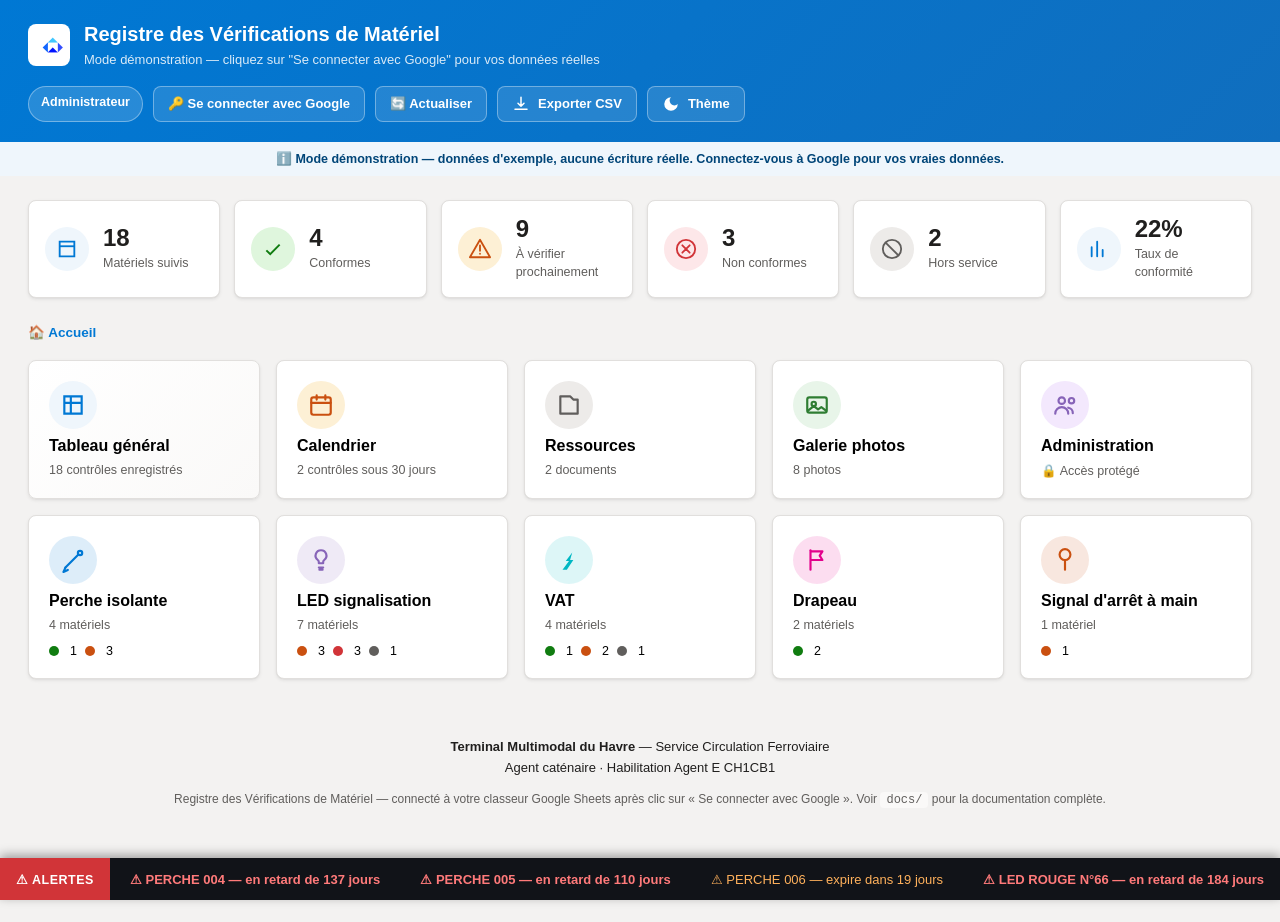
==== index.html @ 49c2871b "Ajoute une fenêtre "Échéances" avec la liste complète et colorée du matériel Clic sur le libellé "AL" ====
<!DOCTYPE html>
<html lang="fr">
<head>
<meta charset="UTF-8">
<meta name="viewport" content="width=device-width, initial-scale=1.0">
<title>Registre des Vérifications de Matériel</title>
<link rel="stylesheet" href="css/styles.css">
<link rel="manifest" href="manifest.webmanifest">
<link rel="icon" href="assets/icon-192.png">
<link rel="apple-touch-icon" href="assets/icon-192.png">
<meta name="theme-color" content="#0078D4">
<meta name="mobile-web-app-capable" content="yes">
<meta name="apple-mobile-web-app-capable" content="yes">
<meta name="apple-mobile-web-app-title" content="Vérif. Matériel">
</head>
<body>

<!-- ============ EN-TÊTE ============ -->
<header class="app-header">
  <div class="app-header__brand">
    <img class="icon icon--brand icon--logo-lhte" src="assets/logo-lhte-icon.png" alt="LHTE — Le Havre Terminal Exploitation" title="Terminal Multimodal du Havre">
    <div>
      <h1>Registre des Vérifications de Matériel</h1>
      <p class="app-header__subtitle" id="headerSubtitle">Suivi de conformité &amp; contrôles périodiques</p>
    </div>
  </div>
  <div class="app-header__actions">
    <span class="role-badge" id="roleBadge" hidden></span>
    <button id="btnGoogleConnect" class="btn btn--ghost" type="button" title="Se connecter à votre classeur Google Sheets">
      🔑 Se connecter avec Google
    </button>
    <button id="btnActualiser" class="btn btn--ghost" type="button" title="Recharger les données depuis Google Sheets, sans se reconnecter">
      🔄 Actualiser
    </button>
    <button id="btnExport" class="btn btn--ghost" type="button" title="Exporter les résultats affichés en CSV">
      <svg class="icon" viewBox="0 0 24 24"><path d="M12 3v12m0 0l-4-4m4 4l4-4M4 19h16" stroke="currentColor" stroke-width="2" fill="none" stroke-linecap="round" stroke-linejoin="round"/></svg>
      Exporter CSV
    </button>
    <button id="btnTheme" class="btn btn--ghost" type="button" title="Basculer le thème clair/sombre">
      <svg class="icon" viewBox="0 0 24 24"><path d="M12 3a6 6 0 109 9 9 9 0 11-9-9z" fill="currentColor"/></svg>
      Thème
    </button>
  </div>
</header>

<div class="banner banner--info" id="bannerEtat" hidden></div>

<main class="app-main">

  <!-- ============ CARTES STATISTIQUES (toujours visibles) ============ -->
  <section class="stats" aria-label="Statistiques de conformité">
    <div class="stat-card">
      <span class="stat-card__icon stat-card__icon--total">
        <svg viewBox="0 0 24 24"><path d="M4 4h16v16H4z" fill="none" stroke="currentColor" stroke-width="2"/><path d="M4 9h16" stroke="currentColor" stroke-width="2"/></svg>
      </span>
      <div><p class="stat-card__value" id="statTotal">0</p><p class="stat-card__label">Matériels suivis</p></div>
    </div>
    <div class="stat-card">
      <span class="stat-card__icon stat-card__icon--ok">
        <svg viewBox="0 0 24 24"><path d="M9 16.2l-3.5-3.5L4 14.2 9 19l11-11-1.5-1.5z" fill="currentColor"/></svg>
      </span>
      <div><p class="stat-card__value" id="statConforme">0</p><p class="stat-card__label">Conformes</p></div>
    </div>
    <div class="stat-card">
      <span class="stat-card__icon stat-card__icon--warn">
        <svg viewBox="0 0 24 24"><path d="M12 2L1 21h22L12 2zm0 6v6m0 3.2h.01" stroke="currentColor" stroke-width="2" fill="none" stroke-linecap="round" stroke-linejoin="round"/></svg>
      </span>
      <div><p class="stat-card__value" id="statBientot">0</p><p class="stat-card__label">À vérifier prochainement</p></div>
    </div>
    <div class="stat-card">
      <span class="stat-card__icon stat-card__icon--danger">
        <svg viewBox="0 0 24 24"><circle cx="12" cy="12" r="10" fill="none" stroke="currentColor" stroke-width="2"/><path d="M8 8l8 8m0-8l-8 8" stroke="currentColor" stroke-width="2" stroke-linecap="round"/></svg>
      </span>
      <div><p class="stat-card__value" id="statNonConforme">0</p><p class="stat-card__label">Non conformes</p></div>
    </div>
    <div class="stat-card">
      <span class="stat-card__icon stat-card__icon--neutral">
        <svg viewBox="0 0 24 24"><circle cx="12" cy="12" r="10" fill="none" stroke="currentColor" stroke-width="2"/><path d="M5 5l14 14" stroke="currentColor" stroke-width="2"/></svg>
      </span>
      <div><p class="stat-card__value" id="statHorsService">0</p><p class="stat-card__label">Hors service</p></div>
    </div>
    <div class="stat-card stat-card--rate">
      <span class="stat-card__icon stat-card__icon--rate">
        <svg viewBox="0 0 24 24"><path d="M4 20V10m6 10V4m6 16v-7" stroke="currentColor" stroke-width="2" fill="none" stroke-linecap="round"/></svg>
      </span>
      <div><p class="stat-card__value" id="statTaux">0%</p><p class="stat-card__label">Taux de conformité</p></div>
    </div>
  </section>

  <!-- ============ FIL D'ARIANE ============ -->
  <nav class="breadcrumb" id="breadcrumb" aria-label="Fil d'Ariane">
    <button class="breadcrumb__link" id="crumbAccueil" type="button">🏠 Accueil</button>
    <span class="breadcrumb__sep" id="crumbSep" hidden>›</span>
    <span class="breadcrumb__current" id="crumbCourant"></span>
  </nav>

  <!-- ============ VUE ACCUEIL : VIGNETTES ============ -->
  <section id="viewAccueil" class="tiles-view">
    <div class="tiles-grid" id="tilesGrid">
      <!-- vignette "Tableau général" + une vignette par catégorie, générées par js/app.js -->
    </div>
  </section>

  <!-- ============ VUE CATÉGORIE : GALERIE DE MATÉRIELS ============ -->
  <section id="viewCategorie" class="categorie-view" hidden>
    <div class="cards-grid" id="cardsGrid"></div>
  </section>

  <!-- ============ VUE TABLEAU GÉNÉRAL ============ -->
  <section id="viewTableau" hidden>
    <!-- Tableau de bord : indicateurs complémentaires + graphiques (§7 du cahier des charges) -->
    <section class="dashboard" id="dashboardExtra" aria-label="Tableau de bord"></section>

    <!-- Barre de recherche & filtres -->
    <section class="toolbar" aria-label="Recherche et filtres">
      <div class="toolbar__search">
        <svg class="icon" viewBox="0 0 24 24"><circle cx="11" cy="11" r="7" fill="none" stroke="currentColor" stroke-width="2"/><path d="M21 21l-4.3-4.3" stroke="currentColor" stroke-width="2" stroke-linecap="round"/></svg>
        <input type="search" id="searchInput" placeholder="Rechercher un matériel, un n° de série, un contrôleur…" aria-label="Recherche">
      </div>
      <div class="toolbar__filters">
        <div class="field"><label for="filterCategorie">Catégorie</label><select id="filterCategorie"><option value="">Toutes</option></select></div>
        <div class="field"><label for="filterConforme">Conformité</label>
          <select id="filterConforme"><option value="">Toutes</option><option value="oui">Conforme</option><option value="non">Non conforme</option></select>
        </div>
        <div class="field"><label for="filterStatut">Statut</label>
          <select id="filterStatut">
            <option value="">Tous</option><option value="conforme">🟢 Conforme</option>
            <option value="bientot">🟠 À vérifier prochainement</option><option value="nonconforme">🔴 Non conforme</option>
            <option value="hs">⚪ Hors service</option>
          </select>
        </div>
        <div class="field"><label for="filterControleur">Contrôleur</label><select id="filterControleur"><option value="">Tous</option></select></div>
        <div class="field"><label for="filterDateFrom">Contrôle du</label><input type="date" id="filterDateFrom"></div>
        <div class="field"><label for="filterDateTo">Au</label><input type="date" id="filterDateTo"></div>
        <button id="btnResetFilters" class="btn btn--ghost btn--small" type="button">
          <svg class="icon" viewBox="0 0 24 24"><path d="M4 4v6h6M20 20v-6h-6" stroke="currentColor" stroke-width="2" fill="none" stroke-linecap="round" stroke-linejoin="round"/><path d="M5 15a8 8 0 0014 3M19 9A8 8 0 005 6" stroke="currentColor" stroke-width="2" fill="none" stroke-linecap="round"/></svg>
          Réinitialiser
        </button>
      </div>
    </section>

    <section class="legend" aria-label="Légende des statuts">
      <span class="legend__item"><span class="dot dot--ok"></span> Conforme</span>
      <span class="legend__item"><span class="dot dot--warn"></span> À vérifier prochainement</span>
      <span class="legend__item"><span class="dot dot--danger"></span> Non conforme</span>
      <span class="legend__item"><span class="dot dot--neutral"></span> Hors service</span>
      <span class="legend__count" id="resultCount"></span>
    </section>

    <section class="table-wrapper" aria-label="Liste des vérifications">
      <table class="data-table" id="dataTable">
        <thead>
          <tr>
            <th data-sort="materiel">Matériel</th>
            <th data-sort="numSerie">N° série</th>
            <th data-sort="reference">Référence</th>
            <th data-sort="categorie">Catégorie</th>
            <th data-sort="dateControle">Date contrôle</th>
            <th data-sort="dateProchainControle">Prochain contrôle</th>
            <th data-sort="controleur">Contrôleur</th>
            <th data-sort="etat">État</th>
            <th data-sort="conforme">Conforme</th>
            <th>Observations</th>
            <th>Actions correctives</th>
            <th>Commentaires</th>
          </tr>
        </thead>
        <tbody id="tableBody"></tbody>
      </table>
      <p class="table-empty" id="emptyState" hidden>Aucun résultat ne correspond à ces critères.</p>
    </section>
  </section>

  <!-- ============ VUE CONTRÔLE : SAISIE + VALIDATION ============ -->
  <section id="viewControle" class="controle-view" hidden>
    <div class="controle-card">
      <div class="controle-header">
        <div>
          <h2 id="controleTitreMateriel">Nouveau contrôle</h2>
          <p class="controle-soustitre" id="controleSousTitre"></p>
        </div>
        <span class="badge" id="controleBadgeCategorie"></span>
      </div>

      <div class="controle-champs">
        <div class="field">
          <label for="controleDate">Date du contrôle</label>
          <input type="date" id="controleDate">
        </div>
        <div class="field">
          <label for="controleControleurSelect">Contrôleur</label>
          <select id="controleControleurSelect"></select>
        </div>
      </div>

      <h3 class="controle-section-titre">Points de contrôle</h3>
      <div id="controlePointsListe" class="controle-points-liste"></div>

      <div class="controle-champs controle-champs--texte">
        <div class="field field--full">
          <label for="controleObservations">Observations</label>
          <textarea id="controleObservations" rows="2"></textarea>
        </div>
        <div class="field field--full">
          <label for="controleActions">Actions correctives</label>
          <textarea id="controleActions" rows="2"></textarea>
        </div>
        <div class="field field--full">
          <label for="controleCommentaires">Commentaires</label>
          <textarea id="controleCommentaires" rows="2"></textarea>
        </div>
      </div>

      <div class="controle-resultat" id="controleResultat" hidden></div>

      <div class="controle-actions">
        <button class="btn btn--secondary" id="btnAnnulerControle" type="button">Annuler</button>
        <button class="btn btn--primary" id="btnValiderControle" type="button">✅ Valider le contrôle</button>
      </div>
    </div>
  </section>

  <!-- ============ VUE CALENDRIER : CONTRÔLES À VENIR ============ -->
  <section id="viewCalendrier" class="calendrier-view" hidden>
    <div class="calendrier-carte">
      <div class="calendrier-nav">
        <button class="btn btn--secondary btn--small" id="btnMoisPrecedent" type="button">‹ Mois précédent</button>
        <h2 id="calendrierTitre"></h2>
        <button class="btn btn--secondary btn--small" id="btnMoisSuivant" type="button">Mois suivant ›</button>
      </div>
      <div id="calendrierGrille"></div>
    </div>
  </section>

  <!-- ============ VUE RESSOURCES : DOCUMENTS ============ -->
  <section id="viewRessources" class="ressources-view" hidden>
    <div id="ressourcesListe"></div>
  </section>

  <!-- ============ VUE GALERIE : PHOTOS + DIAPORAMA ============ -->
  <section id="viewGalerie" class="galerie-view" hidden>
    <div id="galerieVide" hidden><p>Aucune photo disponible. Déposez des images dans <code>assets/photos/</code> (voir le fichier <code>README.md</code> de ce dossier).</p></div>
    <div id="galerieGrille" class="galerie-grille"></div>

    <div id="galerieDiaporama" class="galerie-diaporama" hidden>
      <div class="galerie-diaporama__scene" id="galerieScene">
        <img id="galerieImage" alt="">
      </div>
      <div class="galerie-diaporama__barre">
        <button type="button" class="btn btn--secondary btn--small" id="btnGaleriePrecedent">⏮ Précédent</button>
        <button type="button" class="btn btn--secondary btn--small" id="btnGalerieLecture">⏸ Pause</button>
        <button type="button" class="btn btn--secondary btn--small" id="btnGalerieSuivant">Suivant ⏭</button>
        <label class="galerie-diaporama__vitesse">Vitesse
          <select id="galerieVitesse">
            <option value="2000">Rapide (2 s)</option>
            <option value="4000" selected>Normale (4 s)</option>
            <option value="8000">Lente (8 s)</option>
          </select>
        </label>
        <button type="button" class="btn btn--secondary btn--small" id="btnGalerieZoom">🔍 Zoom</button>
        <button type="button" class="btn btn--secondary btn--small" id="btnGaleriePleinEcran">⛶ Plein écran</button>
        <button type="button" class="btn btn--secondary btn--small" id="btnGalerieFermer">✕ Fermer</button>
      </div>
      <p class="galerie-diaporama__compteur" id="galerieCompteur"></p>
    </div>
  </section>

  <!-- ============ VUE ADMINISTRATION : GESTION DES UTILISATEURS ============ -->
  <section id="viewAdministration" class="administration-view" hidden>
    <!-- Second verrou : identifiant/mot de passe individuel, indépendant du rôle Google Sheets -->
    <div class="admin-carte" id="adminLoginCarte">
      <h2>🔒 Accès protégé</h2>
      <p class="admin-login-texte">Cet écran nécessite un identifiant et un mot de passe distincts de votre connexion Google.</p>
      <form id="formAdminLogin" class="admin-form">
        <div class="field">
          <label for="adminIdentifiant">Identifiant</label>
          <input type="text" id="adminIdentifiant" required autocomplete="username">
        </div>
        <div class="field">
          <label for="adminMotDePasse">Mot de passe</label>
          <input type="password" id="adminMotDePasse" required autocomplete="current-password">
        </div>
        <button type="submit" class="btn btn--primary">🔓 Déverrouiller</button>
      </form>
      <button type="button" class="btn btn--ghost btn--small" id="btnMotDePasseOublie" style="margin-top:10px;">Mot de passe oublié ?</button>
      <p class="admin-login-texte" id="motDePasseOublieTexte" hidden style="margin-top:8px;">Vous ne pouvez pas réinitialiser votre mot de passe vous-même sur ce site (pas d'envoi d'e-mail possible sans serveur). Demandez à un administrateur de vous réinitialiser un mot de passe temporaire depuis l'écran Administration, puis changez-le dès votre connexion.</p>
    </div>

    <div id="adminContenu" hidden>
      <div class="admin-carte admin-carte--entete">
        <p class="admin-login-texte" id="adminConnecteEnTantQue" style="margin:0;"></p>
        <button type="button" class="btn btn--secondary btn--small" id="btnVerrouillerAdmin">🔒 Verrouiller</button>
      </div>
      <div class="admin-carte" style="margin-top:16px;">
        <h2>Changer mon mot de passe</h2>
        <form id="formChangerMotDePasse" class="admin-form">
          <div class="field">
            <label for="changerNouveauMdp">Nouveau mot de passe</label>
            <input type="password" id="changerNouveauMdp" required autocomplete="new-password" minlength="6">
          </div>
          <div class="field">
            <label for="changerNouveauMdpConfirm">Confirmer</label>
            <input type="password" id="changerNouveauMdpConfirm" required autocomplete="new-password" minlength="6">
          </div>
          <button type="submit" class="btn btn--secondary">🔑 Changer le mot de passe</button>
        </form>
      </div>
      <div class="admin-carte" style="margin-top:16px;">
        <h2>Ajouter un utilisateur</h2>
        <form id="formUtilisateur" class="admin-form">
          <div class="field">
            <label for="nouvelEmail">E-mail Google</label>
            <input type="email" id="nouvelEmail" required placeholder="prenom.nom@gmail.com">
          </div>
          <div class="field">
            <label for="nouveauNom">Nom affiché</label>
            <input type="text" id="nouveauNom" required placeholder="PATON ROMUALD">
          </div>
          <div class="field">
            <label for="nouveauRole">Rôle</label>
            <select id="nouveauRole"></select>
          </div>
          <div class="field">
            <label for="nouvelIdentifiant">Identifiant (optionnel — accès à l'écran Administration)</label>
            <input type="text" id="nouvelIdentifiant" autocomplete="off" placeholder="PATON">
          </div>
          <div class="field">
            <label for="nouveauMotDePasse">Mot de passe (optionnel)</label>
            <input type="password" id="nouveauMotDePasse" autocomplete="new-password" minlength="6">
          </div>
          <fieldset class="admin-permissions" id="nouvellesPermissions">
            <legend>Permissions</legend>
          </fieldset>
          <button type="submit" class="btn btn--primary">➕ Ajouter</button>
        </form>
      </div>
      <div class="admin-carte" style="margin-top:16px;">
        <h2>Utilisateurs déclarés</h2>
        <div id="administrationTableau"></div>
      </div>
      <div class="admin-carte" style="margin-top:16px;">
        <h2>Journal des actions</h2>
        <p class="admin-login-texte">Historique des actions importantes (connexion, gestion des utilisateurs, contrôles validés). L'adresse IP est une information déclarative fournie par un service tiers (ipify), pas une preuve légale — voir docs/10.</p>
        <div id="journalTableau"></div>
      </div>
      <div class="admin-carte" style="margin-top:16px;">
        <h2>Sauvegarde</h2>
        <p class="admin-login-texte">La sauvegarde de référence reste l'historique de versions natif de Google Sheets (menu <strong>Fichier → Historique des versions</strong> dans votre classeur) : il restaure tout le classeur en un clic, sans risque d'erreur. L'export ci-dessous est une archive JSON complémentaire, personnelle, téléchargée sur cet appareil.</p>
        <div class="admin-form">
          <button type="button" class="btn btn--primary" id="btnExporterSauvegarde">💾 Exporter une sauvegarde complète (JSON)</button>
          <div class="field">
            <label for="fichierSauvegarde">Charger un fichier de sauvegarde (aperçu)</label>
            <input type="file" id="fichierSauvegarde" accept="application/json">
          </div>
        </div>
        <p class="admin-login-texte" id="sauvegardeApercu" hidden style="margin-top:10px;"></p>
        <div id="sauvegardeHistorique" style="margin-top:12px;"></div>
      </div>
    </div>
  </section>
</main>

<!-- ============ BANDEAU FLASH INFO (échéances proches, façon bandeau d'actualités) ============ -->
<div id="bandeauFlash" class="bandeau-flash" hidden aria-label="Alertes d'échéances">
  <button type="button" class="bandeau-flash__label" id="btnBandeauEcheances" title="Voir la liste complète des échéances">⚠ ALERTES</button>
  <div class="bandeau-flash__fenetre">
    <div class="bandeau-flash__piste" id="bandeauFlashPiste"></div>
  </div>
</div>

<!-- ============ ZONE D'IMPRESSION (export PDF, visible uniquement à l'impression) ============ -->
<div id="zoneImpression" class="zone-impression"></div>

<!-- ============ FICHE MATÉRIEL (historique + détail) ============ -->
<div class="modal-overlay" id="modalOverlay" hidden>
  <div class="modal" role="dialog" aria-modal="true" aria-labelledby="modalTitle">
    <button class="modal__close" id="modalClose" aria-label="Fermer">✕</button>
    <h2 id="modalTitle">Détail du matériel</h2>
    <div class="modal__body" id="modalBody"></div>
  </div>
</div>

<footer class="app-footer">
  <div class="app-footer__org">
    <strong>Terminal Multimodal du Havre</strong> — Service Circulation Ferroviaire<br>
    Agent caténaire · Habilitation Agent E CH1CB1
  </div>
  <p>Registre des Vérifications de Matériel — connecté à votre classeur Google Sheets après clic sur « Se connecter avec Google ». Voir <code>docs/</code> pour la documentation complète.</p>
</footer>

<script src="js/google-config.js"></script>
<script src="js/data.js"></script>
<script src="js/google-sheets.js"></script>
<script src="js/app.js"></script>
</body>
</html>
---- css/styles.css ----
/* ==========================================================================
   Registre des Vérifications de Matériel — feuille de style
   Inspiré des principes Fluent Design (Microsoft 365) : surfaces épurées,
   coins arrondis, ombres légères, palette cohérente, mode clair/sombre.
   ========================================================================== */

:root {
  /* Couleurs de marque */
  --color-primary: #0078D4;
  --color-primary-dark: #106EBE;

  /* Couleurs de statut */
  --color-ok: #107C10;
  --color-ok-bg: #DFF6DD;
  --color-warn: #CA5010;
  --color-warn-bg: #FDF0D5;
  --color-danger: #D13438;
  --color-danger-bg: #FDE7E9;
  --color-neutral: #605E5C;
  --color-neutral-bg: #EDEBE9;

  /* Surfaces (thème clair) */
  --bg: #F3F2F1;
  --surface: #FFFFFF;
  --surface-alt: #FAF9F8;
  --border: #E1DFDD;
  --text: #201F1E;
  --text-muted: #605E5C;
  --shadow: 0 1.6px 3.6px rgba(0,0,0,.08), 0 0.3px 0.9px rgba(0,0,0,.06);
  --shadow-lg: 0 6.4px 14.4px rgba(0,0,0,.12), 0 1.2px 3.6px rgba(0,0,0,.08);
  --radius: 8px;
}

:root[data-theme="dark"] {
  --bg: #1B1A19;
  --surface: #252423;
  --surface-alt: #2B2A29;
  --border: #3B3A39;
  --text: #F3F2F1;
  --text-muted: #C8C6C4;
  --color-ok-bg: #123420;
  --color-warn-bg: #3A2718;
  --color-danger-bg: #3B1719;
  --color-neutral-bg: #33322F;
}

@media (prefers-color-scheme: dark) {
  :root:not([data-theme="light"]) {
    --bg: #1B1A19;
    --surface: #252423;
    --surface-alt: #2B2A29;
    --border: #3B3A39;
    --text: #F3F2F1;
    --text-muted: #C8C6C4;
    --color-ok-bg: #123420;
    --color-warn-bg: #3A2718;
    --color-danger-bg: #3B1719;
    --color-neutral-bg: #33322F;
  }
}

* { box-sizing: border-box; }

html, body {
  margin: 0;
  padding: 0;
  background: var(--bg);
  color: var(--text);
  font-family: "Segoe UI", -apple-system, BlinkMacSystemFont, Roboto, Arial, sans-serif;
  font-size: 14px;
  line-height: 1.45;
}

.icon { width: 18px; height: 18px; flex-shrink: 0; }

/* ============ EN-TÊTE ============ */
.app-header {
  display: flex;
  justify-content: space-between;
  align-items: center;
  gap: 16px;
  flex-wrap: wrap;
  background: linear-gradient(135deg, var(--color-primary), var(--color-primary-dark));
  color: #fff;
  padding: 20px 28px;
}

.app-header__brand { display: flex; align-items: center; gap: 14px; }

.icon--brand {
  width: 42px; height: 42px;
  background: rgba(255,255,255,.15);
  border-radius: var(--radius);
  display: flex; align-items: center; justify-content: center;
}
.icon--brand svg { width: 26px; height: 26px; }

.app-header h1 { margin: 0; font-size: 20px; font-weight: 600; }
.app-header__subtitle { margin: 2px 0 0; font-size: 13px; opacity: .85; }
.app-header__actions { display: flex; gap: 10px; flex-wrap: wrap; }

/* ============ BOUTONS ============ */
.btn {
  display: inline-flex; align-items: center; gap: 8px;
  padding: 8px 14px;
  border-radius: var(--radius);
  border: 1px solid transparent;
  font-size: 13px; font-weight: 600;
  cursor: pointer;
  transition: background .15s ease, border-color .15s ease;
}
.btn--ghost {
  background: rgba(255,255,255,.12);
  color: #fff;
  border-color: rgba(255,255,255,.35);
}
.btn--ghost:hover { background: rgba(255,255,255,.22); }

.toolbar .btn--ghost {
  background: var(--surface-alt);
  color: var(--text);
  border-color: var(--border);
}
.toolbar .btn--ghost:hover { background: var(--border); }
.btn--small { padding: 7px 12px; font-size: 12.5px; }

.btn--primary { background: var(--color-primary); color: #fff; }
.btn--primary:hover { background: var(--color-primary-dark); }
.btn--primary:disabled { opacity: .6; cursor: default; }
.btn--secondary { background: var(--surface-alt); color: var(--text); border-color: var(--border); }
.btn--secondary:hover { background: var(--border); }

/* ============ BANDEAU D'ÉTAT (connexion SharePoint / mode démo) ============ */
.banner { text-align: center; padding: 8px 16px; font-size: 12.5px; font-weight: 600; }
.banner--info { background: #EFF6FC; color: #004578; }
.banner--warn { background: #FDF0D5; color: #6E3B00; }
:root[data-theme="dark"] .banner--info { background: #082338; color: #C7E0F4; }
:root[data-theme="dark"] .banner--warn { background: #3A2718; color: #FDF0D5; }

/* ============ FIL D'ARIANE ============ */
.breadcrumb { display: flex; align-items: center; gap: 8px; margin-bottom: 16px; font-size: 13.5px; }
.breadcrumb__link {
  border: none; background: none; color: var(--color-primary); font-weight: 600;
  font-size: 13.5px; cursor: pointer; padding: 4px 0;
}
.breadcrumb__link:hover { text-decoration: underline; }
.breadcrumb__sep { color: var(--text-muted); }
.breadcrumb__current { color: var(--text-muted); font-weight: 600; }

/* ============ VIGNETTES (ACCUEIL) ============ */
.tiles-grid {
  display: grid; grid-template-columns: repeat(auto-fill, minmax(220px, 1fr)); gap: 16px;
}
.tile {
  display: flex; flex-direction: column; align-items: flex-start; gap: 8px;
  background: var(--surface); border: 1px solid var(--border); border-radius: var(--radius);
  padding: 20px; box-shadow: var(--shadow); cursor: pointer; text-align: left;
  font-family: inherit; transition: transform .12s ease, box-shadow .12s ease;
}
.tile:hover { transform: translateY(-2px); box-shadow: var(--shadow-lg); }
.tile--tableau { background: linear-gradient(135deg, var(--surface), var(--surface-alt)); }
.tile__icon { width: 48px; height: 48px; border-radius: 50%; display: flex; align-items: center; justify-content: center; }
.tile__titre { font-size: 16px; font-weight: 700; }
.tile__sous-titre { font-size: 12.5px; color: var(--text-muted); }
.tile__repartition { display: flex; align-items: center; flex-wrap: wrap; gap: 8px; font-size: 12.5px; margin-top: 4px; }
.tile__repartition .dot { margin-right: 3px; }
.tile__aucun { color: var(--text-muted); }

/* ============ GALERIE DE MATÉRIELS (VUE CATÉGORIE) ============ */
.cards-grid {
  display: grid; grid-template-columns: repeat(auto-fill, minmax(280px, 1fr)); gap: 16px;
}
.materiel-card {
  background: var(--surface); border: 1px solid var(--border); border-radius: var(--radius);
  padding: 16px; box-shadow: var(--shadow); display: flex; flex-direction: column; gap: 10px;
}
.materiel-card__entete { display: flex; justify-content: space-between; align-items: flex-start; gap: 10px; }
.materiel-card__nom { margin: 0; font-weight: 700; font-size: 15px; }
.materiel-card__meta { margin: 2px 0 0; font-size: 12.5px; color: var(--text-muted); }
.materiel-card__info { margin: 0; font-size: 13px; color: var(--text-muted); }
.materiel-card__actions { display: flex; gap: 8px; margin-top: 4px; }

/* ============ ÉCRAN DE CONTRÔLE ============ */
.controle-card {
  background: var(--surface); border: 1px solid var(--border); border-radius: var(--radius);
  box-shadow: var(--shadow); padding: 24px; max-width: 760px; margin: 0 auto;
}
.controle-header { display: flex; justify-content: space-between; align-items: flex-start; gap: 12px; margin-bottom: 16px; }
.controle-header h2 { margin: 0; font-size: 18px; }
.controle-soustitre { margin: 2px 0 0; font-size: 13px; color: var(--text-muted); }
.controle-champs { display: grid; grid-template-columns: 1fr 1fr; gap: 14px; margin-bottom: 8px; }
.controle-champs--texte { grid-template-columns: 1fr; margin-top: 12px; }
.field--full textarea {
  width: 100%; padding: 8px 10px; border-radius: 6px; border: 1px solid var(--border);
  background: var(--surface); color: var(--text); font-family: inherit; font-size: 13px; resize: vertical;
}
.controle-controleur { margin: 0; font-weight: 600; padding: 7px 0; }
.controle-section-titre { font-size: 13px; text-transform: uppercase; letter-spacing: .03em; color: var(--text-muted); margin: 20px 0 10px; }

.controle-points-liste { display: flex; flex-direction: column; gap: 8px; }
.controle-point {
  display: flex; justify-content: space-between; align-items: center; gap: 12px;
  padding: 10px 12px; border: 1px solid var(--border); border-radius: 6px; background: var(--surface-alt);
}
.controle-point__libelle { font-size: 13.5px; }
.controle-point__toggle { display: flex; gap: 6px; flex-shrink: 0; }
.toggle-btn {
  border: 1px solid var(--border); background: var(--surface); color: var(--text-muted);
  padding: 6px 12px; border-radius: 999px; font-size: 12px; font-weight: 600; cursor: pointer;
}
.toggle-btn--ok.is-active { background: var(--color-ok-bg); color: var(--color-ok); border-color: var(--color-ok); }
.toggle-btn--danger.is-active { background: var(--color-danger-bg); color: var(--color-danger); border-color: var(--color-danger); }

.controle-resultat {
  margin-top: 16px; padding: 12px 14px; border-radius: 6px; font-size: 13.5px;
  display: flex; align-items: center; gap: 10px; background: var(--surface-alt);
}
.controle-resultat[hidden] { display: none; }
.controle-resultat--erreur { background: var(--color-danger-bg); color: var(--color-danger); }

.controle-actions { display: flex; justify-content: flex-end; gap: 10px; margin-top: 20px; }

/* ============ HISTORIQUE (dans la fiche matériel) ============ */
.historique-ligne { border: 1px solid var(--border); border-radius: 6px; margin-bottom: 8px; overflow: hidden; }
.historique-ligne__entete {
  display: flex; justify-content: space-between; align-items: center; gap: 10px;
  padding: 9px 12px; background: var(--surface-alt); cursor: pointer; font-size: 13px;
}
.historique-ligne__detail { padding: 10px 12px; font-size: 13px; }
.historique-ligne__detail p { margin: 0 0 6px; }

/* ============ CONTENU PRINCIPAL ============ */
.app-main { padding: 24px 28px 40px; max-width: 1600px; margin: 0 auto; }

/* ============ CARTES STATISTIQUES ============ */
.stats {
  display: grid;
  grid-template-columns: repeat(auto-fit, minmax(190px, 1fr));
  gap: 14px;
  margin-bottom: 22px;
}

.stat-card {
  background: var(--surface);
  border: 1px solid var(--border);
  border-radius: var(--radius);
  padding: 16px;
  display: flex; align-items: center; gap: 14px;
  box-shadow: var(--shadow);
}

.stat-card__icon {
  width: 44px; height: 44px;
  border-radius: 50%;
  display: flex; align-items: center; justify-content: center;
  flex-shrink: 0;
}
.stat-card__icon svg { width: 22px; height: 22px; }

.stat-card__icon--total   { background: #EFF6FC; color: var(--color-primary); }
.stat-card__icon--ok      { background: var(--color-ok-bg); color: var(--color-ok); }
.stat-card__icon--warn    { background: var(--color-warn-bg); color: var(--color-warn); }
.stat-card__icon--danger  { background: var(--color-danger-bg); color: var(--color-danger); }
.stat-card__icon--neutral { background: var(--color-neutral-bg); color: var(--color-neutral); }
.stat-card__icon--rate    { background: #EFF6FC; color: var(--color-primary); }

.stat-card__value { margin: 0; font-size: 24px; font-weight: 700; line-height: 1; }
.stat-card__label { margin: 4px 0 0; font-size: 12.5px; color: var(--text-muted); }

/* ============ TABLEAU DE BORD (indicateurs + graphiques) ============ */
.dashboard { margin-bottom: 22px; }
.dashboard:empty { display: none; margin: 0; }
.dashboard__stats {
  display: grid; grid-template-columns: repeat(auto-fit, minmax(170px, 1fr)); gap: 14px; margin-bottom: 16px;
}
.dashboard__graphiques {
  display: grid; grid-template-columns: repeat(auto-fit, minmax(280px, 1fr)); gap: 14px;
}
.dashboard__graphique {
  background: var(--surface); border: 1px solid var(--border); border-radius: var(--radius);
  box-shadow: var(--shadow); padding: 16px;
}
.dashboard__graphique h3 { margin: 0 0 12px; font-size: 13px; color: var(--text-muted); text-transform: uppercase; letter-spacing: .02em; }
.graphique-barres__ligne { display: flex; align-items: center; gap: 10px; margin-bottom: 9px; }
.graphique-barres__ligne:last-child { margin-bottom: 0; }
.graphique-barres__label { flex: 0 0 130px; font-size: 12.5px; color: var(--text-muted); white-space: nowrap; overflow: hidden; text-overflow: ellipsis; }
.graphique-barres__piste { flex: 1 1 auto; height: 12px; border-radius: 6px; background: var(--surface-alt); overflow: hidden; }
.graphique-barres__valeur { height: 100%; border-radius: 6px; min-width: 3px; transition: width .3s ease; }
.graphique-barres__nombre { flex: 0 0 auto; width: 26px; text-align: right; font-size: 12.5px; font-weight: 600; }

/* ============ BARRE D'OUTILS (recherche + filtres) ============ */
.toolbar {
  background: var(--surface);
  border: 1px solid var(--border);
  border-radius: var(--radius);
  padding: 16px;
  margin-bottom: 14px;
  box-shadow: var(--shadow);
}

.toolbar__search {
  display: flex; align-items: center; gap: 8px;
  background: var(--surface-alt);
  border: 1px solid var(--border);
  border-radius: var(--radius);
  padding: 8px 12px;
  margin-bottom: 14px;
}
.toolbar__search .icon { color: var(--text-muted); }
.toolbar__search input {
  border: none; outline: none; background: transparent;
  width: 100%; font-size: 14px; color: var(--text);
}

.toolbar__filters {
  display: flex; flex-wrap: wrap; align-items: flex-end; gap: 14px;
}

.field { display: flex; flex-direction: column; gap: 4px; min-width: 150px; }
.field label { font-size: 12px; font-weight: 600; color: var(--text-muted); }
.field select, .field input[type="date"] {
  padding: 7px 9px;
  border-radius: 6px;
  border: 1px solid var(--border);
  background: var(--surface);
  color: var(--text);
  font-size: 13px;
}

/* ============ LÉGENDE ============ */
.legend {
  display: flex; align-items: center; flex-wrap: wrap; gap: 18px;
  margin-bottom: 12px; font-size: 13px; color: var(--text-muted);
}
.legend__item { display: flex; align-items: center; gap: 6px; }
.legend__count { margin-left: auto; font-weight: 600; }

.dot { width: 10px; height: 10px; border-radius: 50%; display: inline-block; }
.dot--ok { background: var(--color-ok); }
.dot--warn { background: var(--color-warn); }
.dot--danger { background: var(--color-danger); }
.dot--neutral { background: var(--color-neutral); }

/* ============ TABLEAU ============ */
.table-wrapper {
  background: var(--surface);
  border: 1px solid var(--border);
  border-radius: var(--radius);
  box-shadow: var(--shadow);
  overflow-x: auto;
}

.data-table { width: 100%; border-collapse: collapse; min-width: 1200px; }

.data-table thead th {
  position: sticky; top: 0;
  background: var(--surface-alt);
  text-align: left;
  font-size: 12.5px;
  text-transform: uppercase;
  letter-spacing: .03em;
  color: var(--text-muted);
  padding: 12px 14px;
  border-bottom: 2px solid var(--border);
  cursor: pointer;
  user-select: none;
  white-space: nowrap;
}
.data-table thead th:hover { color: var(--color-primary); }
.data-table thead th.sorted-asc::after { content: " ▲"; font-size: 10px; }
.data-table thead th.sorted-desc::after { content: " ▼"; font-size: 10px; }

.data-table tbody tr {
  border-left: 4px solid transparent;
  border-bottom: 1px solid var(--border);
  cursor: pointer;
  transition: background .12s ease;
}
.data-table tbody tr:hover { background: var(--surface-alt); }

.data-table tbody tr.status-ok { border-left-color: var(--color-ok); }
.data-table tbody tr.status-warn { border-left-color: var(--color-warn); }
.data-table tbody tr.status-danger { border-left-color: var(--color-danger); }
.data-table tbody tr.status-neutral { border-left-color: var(--color-neutral); }

.data-table td {
  padding: 11px 14px;
  vertical-align: top;
  max-width: 220px;
}

.cell-truncate {
  display: block;
  max-width: 200px;
  overflow: hidden;
  text-overflow: ellipsis;
  white-space: nowrap;
}

.cell-name { font-weight: 600; }
.cell-muted { color: var(--text-muted); font-size: 12.5px; }

/* Badges de statut / conformité */
.badge {
  display: inline-flex; align-items: center; gap: 6px;
  padding: 4px 10px;
  border-radius: 999px;
  font-size: 12px; font-weight: 600;
  white-space: nowrap;
}
.badge--ok      { background: var(--color-ok-bg);      color: var(--color-ok); }
.badge--warn    { background: var(--color-warn-bg);     color: var(--color-warn); }
.badge--danger  { background: var(--color-danger-bg);   color: var(--color-danger); }
.badge--neutral { background: var(--color-neutral-bg);  color: var(--color-neutral); }

.table-empty {
  text-align: center;
  padding: 40px 20px;
  color: var(--text-muted);
}

/* ============ MODALE DE DÉTAIL ============ */
.modal-overlay {
  position: fixed; inset: 0;
  background: rgba(0,0,0,.45);
  display: flex; align-items: center; justify-content: center;
  padding: 20px;
  z-index: 100;
}
.modal-overlay[hidden] { display: none; }

.modal {
  background: var(--surface);
  border-radius: var(--radius);
  box-shadow: var(--shadow-lg);
  max-width: 640px; width: 100%;
  max-height: 85vh;
  overflow-y: auto;
  padding: 26px;
  position: relative;
}
.modal h2 { margin-top: 0; padding-right: 30px; }
.modal__close {
  position: absolute; top: 16px; right: 16px;
  border: none; background: var(--surface-alt);
  width: 32px; height: 32px; border-radius: 50%;
  cursor: pointer; font-size: 14px; color: var(--text-muted);
}
.modal__close:hover { background: var(--border); }

.modal__grid {
  display: grid; grid-template-columns: 1fr 1fr; gap: 12px 20px;
  margin-bottom: 16px;
}
.modal__field dt { font-size: 12px; color: var(--text-muted); margin-bottom: 2px; }
.modal__field dd { margin: 0; font-weight: 600; }
.modal__section { margin-top: 14px; }
.modal__section h3 { font-size: 13px; margin: 0 0 6px; color: var(--text-muted); text-transform: uppercase; letter-spacing: .03em; }
.modal__section p { margin: 0; white-space: pre-wrap; }

.points-controle-table { width: 100%; border-collapse: collapse; font-size: 13px; }
.points-controle-table th {
  text-align: left; font-size: 11.5px; text-transform: uppercase; letter-spacing: .02em;
  color: var(--text-muted); padding: 6px 8px; border-bottom: 1px solid var(--border);
}
.points-controle-table td { padding: 7px 8px; border-bottom: 1px solid var(--border); }
.points-controle-table tbody tr:last-child td { border-bottom: none; }

/* ============ LOGO & BADGE DE RÔLE ============ */
.icon--logo-lhte {
  background: #fff;
  object-fit: contain;
  padding: 6px;
}

.role-badge {
  padding: 6px 12px;
  border-radius: 999px;
  background: rgba(255,255,255,.15);
  border: 1px solid rgba(255,255,255,.35);
  font-size: 12.5px;
  font-weight: 700;
}

/* ============ CALENDRIER ============ */
.calendrier-carte {
  background: var(--surface); border: 1px solid var(--border); border-radius: var(--radius);
  box-shadow: var(--shadow); padding: 20px;
}
.calendrier-nav { display: flex; align-items: center; justify-content: space-between; margin-bottom: 16px; }
.calendrier-nav h2 { margin: 0; font-size: 16px; text-transform: capitalize; }
.calendrier-entete-jours {
  display: grid; grid-template-columns: repeat(7, 1fr); gap: 6px;
  font-size: 11.5px; font-weight: 700; text-transform: uppercase; color: var(--text-muted);
  margin-bottom: 6px; text-align: center;
}
.calendrier-grille-jours { display: grid; grid-template-columns: repeat(7, 1fr); gap: 6px; }
.calendrier-jour {
  min-height: 84px; border: 1px solid var(--border); border-radius: 6px; padding: 6px;
  display: flex; flex-direction: column; gap: 4px; background: var(--surface-alt);
}
.calendrier-jour--vide { background: transparent; border: none; }
.calendrier-jour--aujourdhui { border-color: var(--color-primary); border-width: 2px; }
.calendrier-jour__numero { font-size: 12px; font-weight: 700; color: var(--text-muted); }
.calendrier-echeance {
  display: block; width: 100%; text-align: left; border: none; border-radius: 4px;
  padding: 3px 6px; font-size: 11px; font-weight: 600; cursor: pointer;
  overflow: hidden; text-overflow: ellipsis; white-space: nowrap;
}

/* ============ ADMINISTRATION ============ */
.admin-carte {
  background: var(--surface); border: 1px solid var(--border); border-radius: var(--radius);
  box-shadow: var(--shadow); padding: 20px;
}
.admin-carte h2 { margin: 0 0 14px; font-size: 15px; }
.admin-carte--entete { display: flex; align-items: center; justify-content: space-between; gap: 12px; padding: 14px 20px; }
.admin-login-texte { margin: 0 0 14px; font-size: 13px; color: var(--text-muted); }
.admin-form { display: flex; flex-wrap: wrap; align-items: flex-end; gap: 14px; }
#administrationTableau, #journalTableau { overflow-x: auto; }
.admin-table { width: 100%; border-collapse: collapse; min-width: 640px; }
.admin-table th {
  text-align: left; font-size: 11.5px; text-transform: uppercase; letter-spacing: .02em;
  color: var(--text-muted); padding: 8px 10px; border-bottom: 2px solid var(--border);
}
.admin-table td { padding: 8px 10px; border-bottom: 1px solid var(--border); vertical-align: middle; }
.admin-input {
  width: 100%; padding: 6px 8px; border-radius: 6px; border: 1px solid var(--border);
  background: var(--surface); color: var(--text); font-size: 13px; font-family: inherit;
}
.admin-table__actions { display: flex; gap: 6px; white-space: nowrap; }
.admin-permissions {
  display: grid; grid-template-columns: repeat(auto-fit, minmax(220px, 1fr)); gap: 6px 16px;
  border: 1px solid var(--border); border-radius: 8px; padding: 12px 14px 10px; margin: 0; width: 100%;
}
.admin-permissions legend { font-size: 11.5px; text-transform: uppercase; letter-spacing: .02em; color: var(--text-muted); padding: 0 4px; }
.admin-permission { display: flex; align-items: center; gap: 6px; font-size: 13px; cursor: pointer; }
tr[data-index-permissions] td { padding-top: 0; padding-bottom: 14px; border-bottom: 2px solid var(--border); }

/* ============ RESSOURCES ============ */
.ressources-groupe { margin-bottom: 20px; }
.ressources-groupe h3 { font-size: 14px; margin: 0 0 8px; }
.ressources-liste { list-style: none; margin: 0; padding: 0; display: flex; flex-direction: column; gap: 8px; }
.ressources-liste li {
  background: var(--surface); border: 1px solid var(--border); border-radius: 6px; padding: 10px 14px;
}
.ressources-liste a { color: var(--color-primary); text-decoration: none; font-weight: 600; }
.ressources-liste a:hover { text-decoration: underline; }

/* ============ ZONE D'IMPRESSION (export PDF) ============ */
.zone-impression { display: none; }
@media print {
  body > *:not(.zone-impression) { display: none !important; }
  .zone-impression {
    display: block !important; color: #000; background: #fff; padding: 20px; font-family: Arial, sans-serif;
  }
  .zone-impression h1 { font-size: 20px; margin-bottom: 12px; }
  .zone-impression h2 { font-size: 15px; margin-top: 20px; }
  .zone-impression h3 { font-size: 13px; margin-bottom: 6px; }
  .impression-grille { display: grid; grid-template-columns: 1fr 1fr; gap: 6px 20px; margin-bottom: 12px; }
  .impression-champ dt { font-size: 11px; color: #555; }
  .impression-champ dd { margin: 0; font-weight: 600; }
  .impression-controle { border-top: 1px solid #ccc; padding-top: 10px; margin-top: 10px; }
  .impression-controle table { width: 100%; border-collapse: collapse; font-size: 11px; margin-top: 6px; }
  .impression-controle th, .impression-controle td { border: 1px solid #ccc; padding: 4px 6px; text-align: left; }
}

/* ============ PIED DE PAGE ============ */
.app-footer {
  text-align: center;
  padding: 18px;
  font-size: 12px;
  color: var(--text-muted);
}
.app-footer__org {
  font-size: 13px;
  color: var(--text);
  margin-bottom: 10px;
  line-height: 1.6;
}
.app-footer code {
  background: var(--surface-alt);
  padding: 1px 6px;
  border-radius: 4px;
}

/* ============ FENÊTRE ÉCHÉANCES (liste matériel + jours restants) ============ */
.echeances-liste { display: flex; flex-direction: column; gap: 6px; max-height: 60vh; overflow-y: auto; }
.echeances-liste__ligne {
  display: flex; align-items: center; gap: 10px; width: 100%; text-align: left;
  padding: 10px 12px; border: 1px solid var(--border); border-radius: 8px;
  background: var(--surface); cursor: pointer; font-family: inherit; font-size: 13px; color: var(--text);
}
.echeances-liste__ligne:hover { background: var(--surface-alt); }
.echeances-liste__ligne--non-cliquable { cursor: default; }
.echeances-liste__ligne--non-cliquable:hover { background: var(--surface); }
.echeances-liste__pastille { width: 10px; height: 10px; border-radius: 50%; flex: 0 0 auto; }
.echeances-liste__nom { flex: 1 1 auto; font-weight: 600; }
.echeances-liste__categorie { flex: 0 0 auto; color: var(--text-muted); font-size: 12px; }
.echeances-liste__jours { flex: 0 0 auto; font-weight: 700; font-size: 12.5px; min-width: 90px; text-align: right; }
.echeances-liste__pastille.echeances-liste__pastille--vert   { background: var(--color-ok); }
.echeances-liste__pastille.echeances-liste__pastille--orange { background: var(--color-warn); }
.echeances-liste__pastille.echeances-liste__pastille--rouge  { background: var(--color-danger); }
.echeances-liste__pastille.echeances-liste__pastille--neutre { background: var(--color-neutral); }
.echeances-liste__jours.echeances-liste__pastille--vert   { color: var(--color-ok); }
.echeances-liste__jours.echeances-liste__pastille--orange { color: var(--color-warn); }
.echeances-liste__jours.echeances-liste__pastille--rouge  { color: var(--color-danger); }
.echeances-liste__jours.echeances-liste__pastille--neutre { color: var(--color-neutral); }

/* ============ GALERIE PHOTOS ============ */
.galerie-grille {
  display: grid; grid-template-columns: repeat(auto-fill, minmax(160px, 1fr)); gap: 12px;
}
.galerie-grille__vignette {
  border: 1px solid var(--border); border-radius: var(--radius); overflow: hidden; cursor: pointer;
  background: var(--surface); padding: 0; aspect-ratio: 4/3; box-shadow: var(--shadow);
}
.galerie-grille__vignette img { width: 100%; height: 100%; object-fit: cover; display: block; }

.galerie-diaporama {
  position: fixed; inset: 0; z-index: 600; background: rgba(0,0,0,.92);
  display: flex; flex-direction: column; align-items: center; justify-content: center; gap: 14px; padding: 24px;
}
.galerie-diaporama[hidden] { display: none; }
.galerie-diaporama__scene { flex: 1 1 auto; width: 100%; display: flex; align-items: center; justify-content: center; overflow: auto; min-height: 0; }
.galerie-diaporama__scene img { max-width: 100%; max-height: 100%; object-fit: contain; transition: transform .2s ease; }
.galerie-diaporama__scene.galerie-diaporama__scene--zoom img { max-width: none; max-height: none; transform: scale(1.8); cursor: zoom-out; }
.galerie-diaporama__scene:not(.galerie-diaporama__scene--zoom) img { cursor: zoom-in; }
.galerie-diaporama__barre { display: flex; flex-wrap: wrap; align-items: center; gap: 10px; justify-content: center; }
.galerie-diaporama__vitesse { color: #fff; font-size: 12.5px; display: flex; align-items: center; gap: 6px; }
.galerie-diaporama__vitesse select { padding: 4px 6px; border-radius: 6px; border: 1px solid var(--border); }
.galerie-diaporama__compteur { color: #fff; font-size: 12.5px; margin: 0; }

/* ============ BANDEAU FLASH INFO ============ */
.bandeau-flash {
  position: fixed; left: 0; right: 0; bottom: 0; z-index: 400;
  display: flex; align-items: stretch; height: 42px;
  background: #111318; color: #fff; overflow: hidden;
  box-shadow: 0 -3px 10px rgba(0,0,0,.35);
}
.bandeau-flash__label {
  flex: 0 0 auto; display: flex; align-items: center; padding: 0 16px;
  background: var(--color-danger); color: #fff; font-weight: 700; font-size: 12.5px; letter-spacing: .04em;
  white-space: nowrap; position: relative; z-index: 1; border: none; cursor: pointer; font-family: inherit;
}
.bandeau-flash__label:hover { background: #b52d31; }
.bandeau-flash__fenetre {
  /* Fenêtre de défilement : sa propre boîte de découpe (overflow:hidden) empêche
     la piste animée de jamais peindre par-dessus le libellé "ALERTES", quelle
     que soit la distance de son défilement (translateX) — voir docs/10 §11. */
  flex: 1 1 auto; min-width: 0; overflow: hidden; position: relative;
}
.bandeau-flash__piste {
  display: inline-flex; align-items: center; gap: 40px; white-space: nowrap;
  position: absolute; top: 0; left: 0; height: 100%;
  animation-name: bandeau-defilement; animation-timing-function: linear; animation-iteration-count: infinite;
  padding: 0 20px;
}
@keyframes bandeau-defilement {
  from { transform: translateX(0); }
  to   { transform: translateX(-50%); }
}
.bandeau-flash__item {
  border: none; background: none; color: #fff; font-size: 13px; font-family: inherit;
  cursor: pointer; padding: 0; white-space: nowrap;
}
.bandeau-flash__item--non-cliquable { cursor: default; }
.bandeau-flash__item--vert   { color: #6bdc8e; }
.bandeau-flash__item--orange { color: #ffb15c; }
.bandeau-flash__item--rouge  { color: #ff7a7a; font-weight: 600; }
.bandeau-flash__item--clignote { animation: bandeau-clignote 1s steps(1, start) infinite; }
@keyframes bandeau-clignote { 50% { opacity: .3; } }
body.a-bandeau-flash { padding-bottom: 42px; }
body.a-bandeau-flash .app-footer { margin-bottom: 42px; }

/* ============ RESPONSIVE ============ */
@media (max-width: 900px) {
  .app-header { padding: 16px; }
  .app-main { padding: 16px; }
  .toolbar__filters { gap: 10px; }
  .field { min-width: 130px; }
  .modal__grid { grid-template-columns: 1fr; }
  .dashboard__stats { grid-template-columns: repeat(auto-fit, minmax(140px, 1fr)); }
}

@media (max-width: 560px) {
  .app-header { flex-direction: column; align-items: flex-start; }
  .app-header__actions { width: 100%; }
  .stats { grid-template-columns: repeat(2, 1fr); }
  .tiles-grid, .cards-grid { grid-template-columns: 1fr; }
  .admin-form { flex-direction: column; align-items: stretch; }
  .admin-permissions { grid-template-columns: 1fr; }
  .controle-champs { flex-direction: column; }

  /* Boutons et cases à cocher plus grands au doigt */
  .btn { min-height: 44px; padding: 10px 16px; }
  .btn--small { min-height: 38px; padding: 8px 14px; }
  .admin-permission input[type="checkbox"],
  .toggle-btn { min-height: 22px; min-width: 22px; }

  /* Tableau général : chaque ligne devient une carte plutôt qu'une ligne de tableau */
  .data-table thead { display: none; }
  .data-table, .data-table tbody, .data-table tr, .data-table td { display: block; width: 100%; }
  .data-table tr {
    margin-bottom: 12px; border: 1px solid var(--border); border-radius: var(--radius);
    padding: 4px 12px; background: var(--surface); box-shadow: var(--shadow);
  }
  .data-table td {
    display: flex; justify-content: space-between; align-items: center; gap: 12px;
    padding: 8px 0; border-bottom: 1px solid var(--border); text-align: right;
  }
  .data-table td:last-child { border-bottom: none; }
  .data-table td::before {
    content: attr(data-label); font-weight: 600; color: var(--text-muted); text-align: left; flex: 0 0 auto;
  }
  .data-table td.cell-name { font-weight: 700; }
  .data-table .cell-truncate { max-width: 60%; text-align: right; white-space: normal; }
}
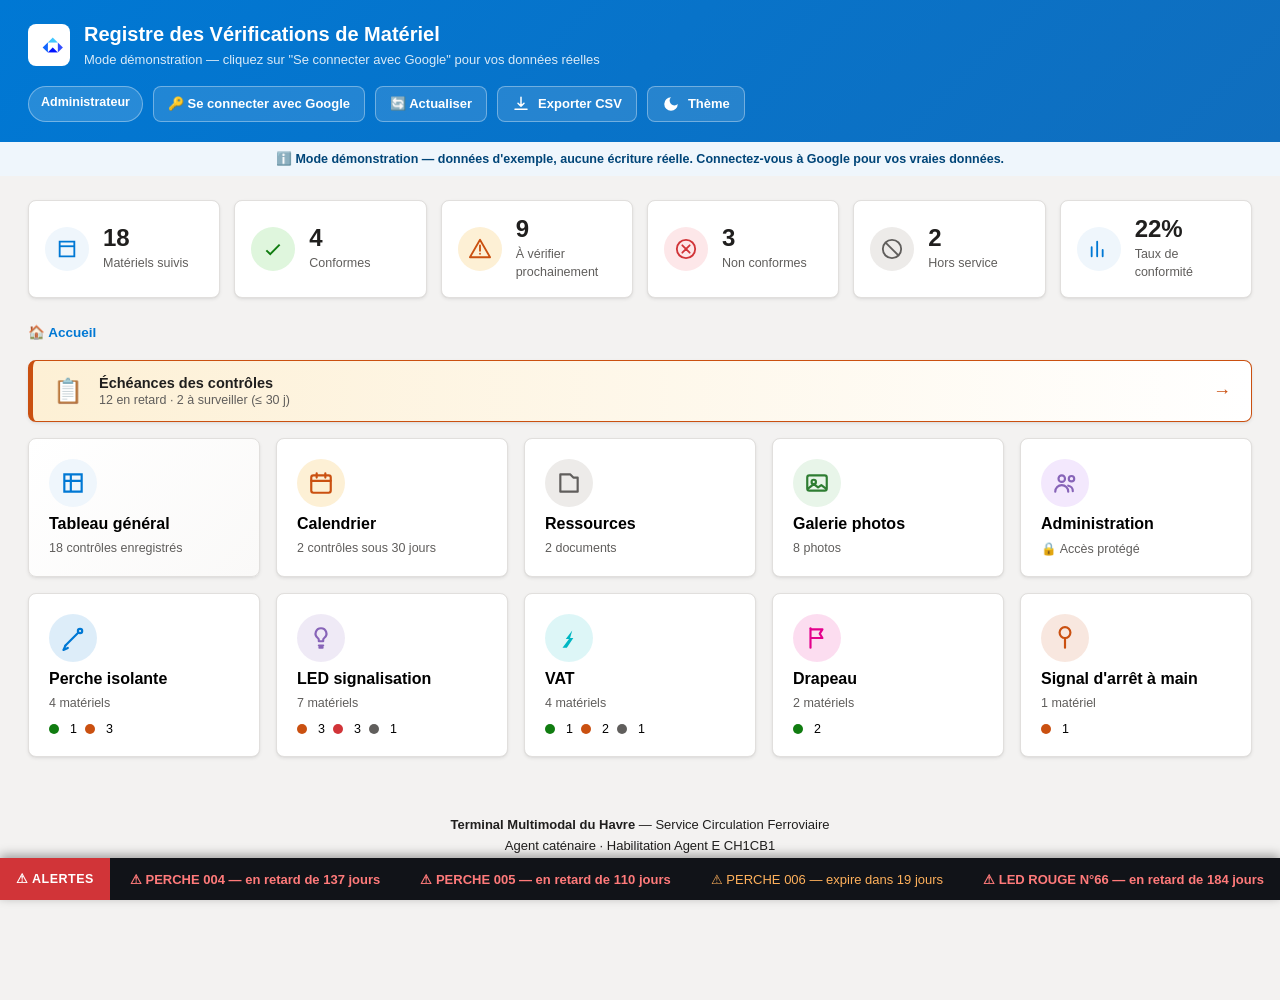
==== commit a7a2066e: "Déplace l'accès aux échéances vers une bannière dédiée, distincte des vignettes Le libellé "ALERTES"" ====
--- a/index.html
+++ b/index.html
@@ -96,6 +96,16 @@
 
   <!-- ============ VUE ACCUEIL : VIGNETTES ============ -->
   <section id="viewAccueil" class="tiles-view">
+    <!-- Bannière échéances : format volontairement différent des vignettes (pleine largeur, pas une grille) -->
+    <button type="button" class="echeances-banniere" id="echeancesBanniere" hidden>
+      <span class="echeances-banniere__icone">📋</span>
+      <span class="echeances-banniere__texte">
+        <strong>Échéances des contrôles</strong>
+        <span id="echeancesBanniereResume"></span>
+      </span>
+      <span class="echeances-banniere__fleche">→</span>
+    </button>
+
     <div class="tiles-grid" id="tilesGrid">
       <!-- vignette "Tableau général" + une vignette par catégorie, générées par js/app.js -->
     </div>
@@ -209,6 +219,11 @@
           <label for="controleCommentaires">Commentaires</label>
           <textarea id="controleCommentaires" rows="2"></textarea>
         </div>
+        <div class="field field--full">
+          <label for="controlePhotos">📷 Photo(s) de l'équipement (jour du contrôle)</label>
+          <input type="file" id="controlePhotos" accept="image/*" capture="environment" multiple>
+          <div id="controlePhotosApercu" class="controle-photos-apercu"></div>
+        </div>
       </div>
 
       <div class="controle-resultat" id="controleResultat" hidden></div>
@@ -362,7 +377,7 @@
 
 <!-- ============ BANDEAU FLASH INFO (échéances proches, façon bandeau d'actualités) ============ -->
 <div id="bandeauFlash" class="bandeau-flash" hidden aria-label="Alertes d'échéances">
-  <button type="button" class="bandeau-flash__label" id="btnBandeauEcheances" title="Voir la liste complète des échéances">⚠ ALERTES</button>
+  <span class="bandeau-flash__label">⚠ ALERTES</span>
   <div class="bandeau-flash__fenetre">
     <div class="bandeau-flash__piste" id="bandeauFlashPiste"></div>
   </div>
--- a/css/styles.css
+++ b/css/styles.css
@@ -147,6 +147,22 @@
 .breadcrumb__sep { color: var(--text-muted); }
 .breadcrumb__current { color: var(--text-muted); font-weight: 600; }
 
+/* ============ BANNIÈRE ÉCHÉANCES (ACCUEIL) — format volontairement différent des vignettes ============ */
+.echeances-banniere {
+  display: flex; align-items: center; gap: 16px; width: 100%;
+  background: linear-gradient(90deg, var(--color-warn-bg), var(--surface));
+  border: 1px solid var(--color-warn); border-left-width: 5px; border-radius: var(--radius);
+  padding: 14px 20px; margin-bottom: 16px; cursor: pointer; text-align: left; font-family: inherit;
+  box-shadow: var(--shadow); transition: transform .12s ease, box-shadow .12s ease;
+}
+.echeances-banniere[hidden] { display: none; }
+.echeances-banniere:hover { transform: translateY(-1px); box-shadow: var(--shadow-lg); }
+.echeances-banniere__icone { font-size: 24px; flex: 0 0 auto; }
+.echeances-banniere__texte { flex: 1 1 auto; display: flex; flex-direction: column; gap: 2px; color: var(--text); }
+.echeances-banniere__texte strong { font-size: 14.5px; }
+.echeances-banniere__texte span { font-size: 12.5px; color: var(--text-muted); }
+.echeances-banniere__fleche { flex: 0 0 auto; font-size: 18px; color: var(--color-warn); }
+
 /* ============ VIGNETTES (ACCUEIL) ============ */
 .tiles-grid {
   display: grid; grid-template-columns: repeat(auto-fill, minmax(220px, 1fr)); gap: 16px;
@@ -217,6 +233,17 @@
 }
 .controle-resultat[hidden] { display: none; }
 .controle-resultat--erreur { background: var(--color-danger-bg); color: var(--color-danger); }
+
+.controle-photos-apercu { display: flex; flex-wrap: wrap; gap: 10px; margin-top: 10px; }
+.controle-photos-apercu:empty { margin-top: 0; }
+.controle-photos-apercu__vignette { position: relative; width: 84px; height: 84px; border-radius: 8px; overflow: hidden; border: 1px solid var(--border); }
+.controle-photos-apercu__vignette img { width: 100%; height: 100%; object-fit: cover; display: block; }
+.controle-photos-apercu__retirer {
+  position: absolute; top: 2px; right: 2px; width: 20px; height: 20px; border-radius: 50%;
+  background: rgba(0,0,0,.6); color: #fff; border: none; font-size: 13px; line-height: 1; cursor: pointer;
+}
+.controle-photo-lien { display: inline-flex; align-items: center; gap: 4px; color: var(--color-primary); font-size: 12.5px; text-decoration: none; margin-right: 10px; }
+.controle-photo-lien:hover { text-decoration: underline; }
 
 .controle-actions { display: flex; justify-content: flex-end; gap: 10px; margin-top: 20px; }
 
@@ -641,9 +668,8 @@
 .bandeau-flash__label {
   flex: 0 0 auto; display: flex; align-items: center; padding: 0 16px;
   background: var(--color-danger); color: #fff; font-weight: 700; font-size: 12.5px; letter-spacing: .04em;
-  white-space: nowrap; position: relative; z-index: 1; border: none; cursor: pointer; font-family: inherit;
-}
-.bandeau-flash__label:hover { background: #b52d31; }
+  white-space: nowrap; position: relative; z-index: 1;
+}
 .bandeau-flash__fenetre {
   /* Fenêtre de défilement : sa propre boîte de découpe (overflow:hidden) empêche
      la piste animée de jamais peindre par-dessus le libellé "ALERTES", quelle
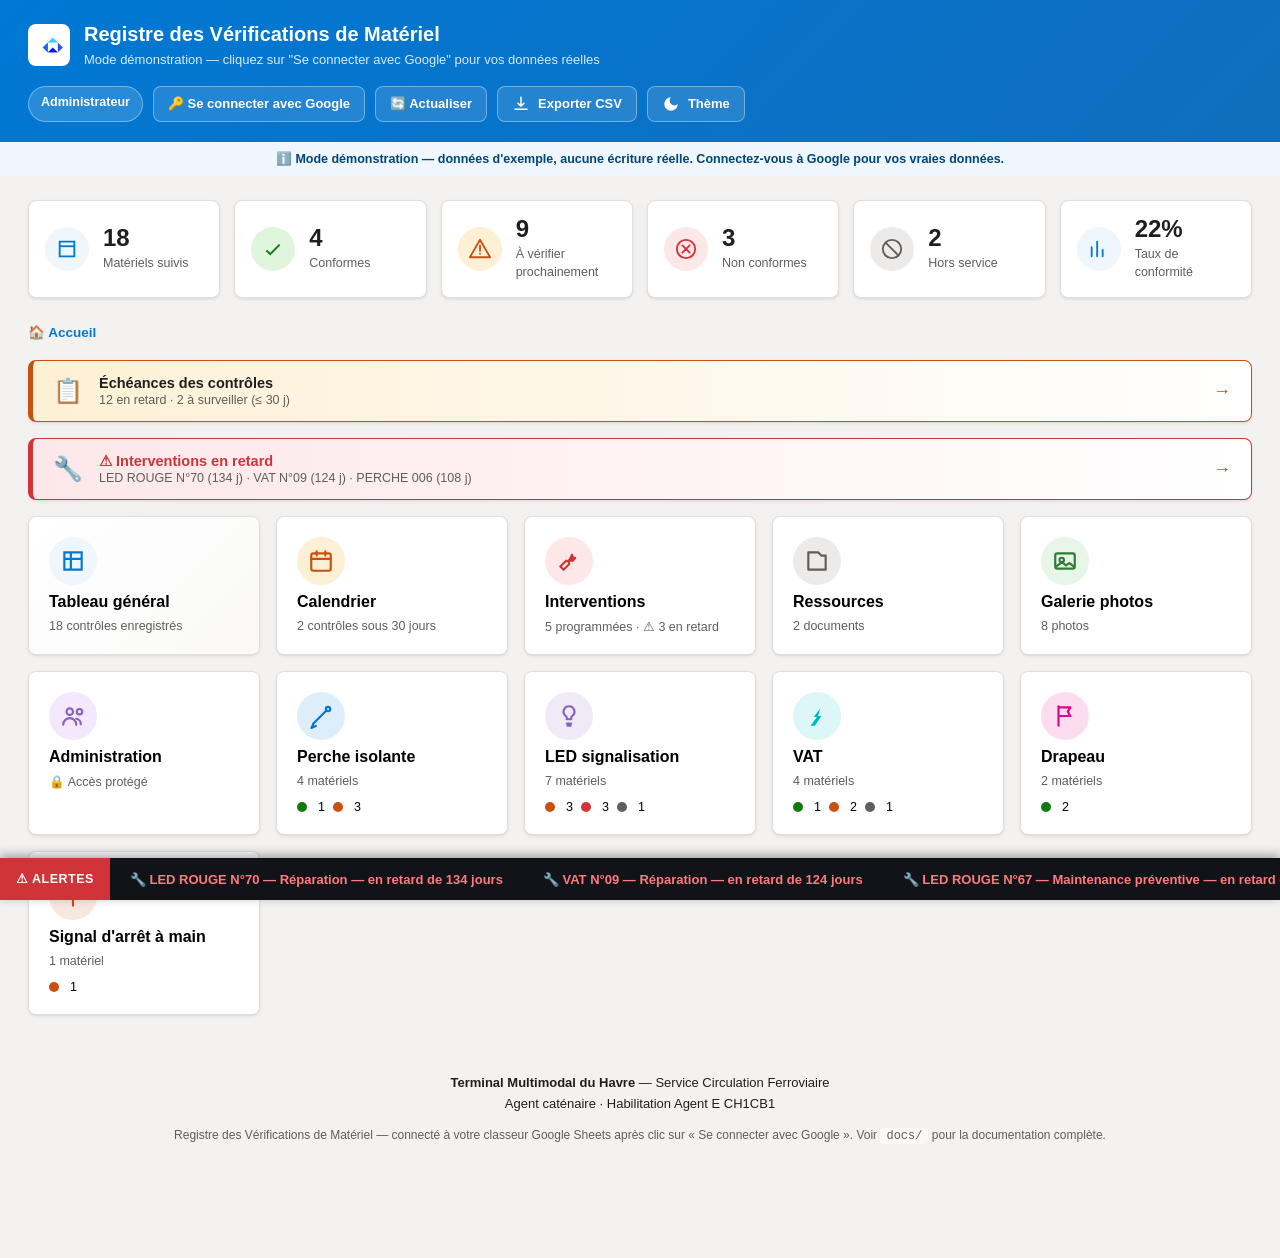
==== commit f491e43d: "Ajoute un module GMAO de programmation des interventions/réparations Nouveau module "Interventions"," ====
--- a/index.html
+++ b/index.html
@@ -102,6 +102,16 @@
       <span class="echeances-banniere__texte">
         <strong>Échéances des contrôles</strong>
         <span id="echeancesBanniereResume"></span>
+      </span>
+      <span class="echeances-banniere__fleche">→</span>
+    </button>
+
+    <!-- Rappel GMAO en rouge : uniquement visible s'il existe des interventions en retard (voir docs/11) -->
+    <button type="button" class="echeances-banniere echeances-banniere--danger" id="interventionsBanniere" hidden>
+      <span class="echeances-banniere__icone">🔧</span>
+      <span class="echeances-banniere__texte">
+        <strong>⚠ Interventions en retard</strong>
+        <span id="interventionsBanniereResume"></span>
       </span>
       <span class="echeances-banniere__fleche">→</span>
     </button>
@@ -247,6 +257,140 @@
     </div>
   </section>
 
+  <!-- ============ VUE INTERVENTIONS : PROGRAMMATION GMAO ============ -->
+  <section id="viewInterventions" class="interventions-view" hidden>
+    <section class="toolbar" aria-label="Recherche et filtres des interventions">
+      <div class="toolbar__search">
+        <svg class="icon" viewBox="0 0 24 24"><circle cx="11" cy="11" r="7" fill="none" stroke="currentColor" stroke-width="2"/><path d="M21 21l-4.3-4.3" stroke="currentColor" stroke-width="2" stroke-linecap="round"/></svg>
+        <input type="search" id="intervSearch" placeholder="Rechercher un matériel, un lieu, un intervenant…" aria-label="Recherche">
+      </div>
+      <div class="toolbar__filters">
+        <div class="field"><label for="intervFilterCategorie">Catégorie</label><select id="intervFilterCategorie"><option value="">Toutes</option></select></div>
+        <div class="field"><label for="intervFilterType">Type</label>
+          <select id="intervFilterType"><option value="">Tous</option><option value="Maintenance préventive">Maintenance préventive</option><option value="Réparation">Réparation</option><option value="Autre">Autre</option></select>
+        </div>
+        <div class="field"><label for="intervFilterStatut">Statut</label>
+          <select id="intervFilterStatut">
+            <option value="">Tous</option>
+            <option value="attente_validation">🔵 En attente de validation</option>
+            <option value="planifiee">🟢 Planifiée</option>
+            <option value="imminente">🟠 Imminente</option>
+            <option value="retard">🔴 En retard</option>
+            <option value="realisee">⚪ Réalisée</option>
+          </select>
+        </div>
+        <div class="field"><label for="intervFilterDateFrom">Intervention du</label><input type="date" id="intervFilterDateFrom"></div>
+        <div class="field"><label for="intervFilterDateTo">Au</label><input type="date" id="intervFilterDateTo"></div>
+        <button id="btnResetIntervFilters" class="btn btn--ghost btn--small" type="button">
+          <svg class="icon" viewBox="0 0 24 24"><path d="M4 4v6h6M20 20v-6h-6" stroke="currentColor" stroke-width="2" fill="none" stroke-linecap="round" stroke-linejoin="round"/><path d="M5 15a8 8 0 0014 3M19 9A8 8 0 005 6" stroke="currentColor" stroke-width="2" fill="none" stroke-linecap="round"/></svg>
+          Réinitialiser
+        </button>
+      </div>
+      <div class="toolbar__actions">
+        <button id="btnExportIntervCsv" class="btn btn--ghost btn--small" type="button" hidden>
+          <svg class="icon" viewBox="0 0 24 24"><path d="M12 3v12m0 0l-4-4m4 4l4-4M4 19h16" stroke="currentColor" stroke-width="2" fill="none" stroke-linecap="round" stroke-linejoin="round"/></svg>
+          Exporter CSV
+        </button>
+        <button id="btnNouvelleIntervention" class="btn btn--primary btn--small" type="button" hidden>🆕 Nouvelle intervention</button>
+      </div>
+    </section>
+
+    <section class="legend" aria-label="Légende des statuts d'intervention">
+      <span class="legend__item"><span class="dot dot--neutral"></span> En attente de validation</span>
+      <span class="legend__item"><span class="dot dot--ok"></span> Planifiée</span>
+      <span class="legend__item"><span class="dot dot--warn"></span> Imminente</span>
+      <span class="legend__item"><span class="dot dot--danger"></span> En retard</span>
+      <span class="legend__count" id="intervResultCount"></span>
+    </section>
+
+    <div class="cards-grid" id="intervCardsGrid"></div>
+    <p class="table-empty" id="intervEmptyState" hidden>Aucune intervention ne correspond à ces critères.</p>
+  </section>
+
+  <!-- ============ VUE FORMULAIRE INTERVENTION : DEMANDE GMAO ============ -->
+  <section id="viewInterventionForm" class="controle-view" hidden>
+    <div class="controle-card">
+      <div class="controle-header">
+        <div>
+          <h2 id="intervFormTitre">Nouvelle intervention</h2>
+          <p class="controle-soustitre" id="intervFormSousTitre"></p>
+        </div>
+        <span class="badge" id="intervFormBadgeStatut"></span>
+      </div>
+
+      <div class="controle-champs">
+        <div class="field field--full">
+          <label for="intervMaterielSelect">Matériel concerné</label>
+          <select id="intervMaterielSelect"></select>
+        </div>
+        <div class="field">
+          <label for="intervTypeSelect">Type d'intervention</label>
+          <select id="intervTypeSelect">
+            <option value="Maintenance préventive">Maintenance préventive</option>
+            <option value="Réparation">Réparation</option>
+            <option value="Autre">Autre</option>
+          </select>
+        </div>
+        <div class="field">
+          <label for="intervDate">Jour de l'intervention</label>
+          <input type="date" id="intervDate">
+        </div>
+        <div class="field">
+          <label for="intervDuree">Durée prévue (heures)</label>
+          <input type="number" id="intervDuree" min="0" step="0.5" placeholder="ex. 2">
+        </div>
+        <div class="field">
+          <label for="intervLieu">Lieu</label>
+          <input type="text" id="intervLieu" placeholder="ex. Voie 3 — quai Nord">
+        </div>
+        <div class="field">
+          <label for="intervIntervenantSelect">Intervenant</label>
+          <select id="intervIntervenantSelect"></select>
+        </div>
+        <div class="field field--full">
+          <label class="admin-permission" for="intervCoupureCatenaire" style="font-size:14px;">
+            <input type="checkbox" id="intervCoupureCatenaire">
+            ⚡ Coupure caténaire nécessaire
+          </label>
+        </div>
+        <div class="controle-champs" id="intervCoupureChamps" hidden style="grid-column: 1 / -1;">
+          <div class="field">
+            <label for="intervCoupureDebut">Coupure — début</label>
+            <input type="time" id="intervCoupureDebut">
+          </div>
+          <div class="field">
+            <label for="intervCoupureFin">Coupure — fin</label>
+            <input type="time" id="intervCoupureFin">
+          </div>
+        </div>
+      </div>
+
+      <div class="controle-champs controle-champs--texte">
+        <div class="field field--full">
+          <label for="intervImpact">Impact</label>
+          <textarea id="intervImpact" rows="2" placeholder="Conséquence opérationnelle immédiate (ex. signalisation indisponible)"></textarea>
+        </div>
+        <div class="field field--full">
+          <label for="intervConsequences">Conséquences</label>
+          <textarea id="intervConsequences" rows="2" placeholder="Mesures compensatoires, report d'activité…"></textarea>
+        </div>
+        <div class="field field--full">
+          <label for="intervCommentaires">Commentaires</label>
+          <textarea id="intervCommentaires" rows="2"></textarea>
+        </div>
+      </div>
+
+      <p class="controle-soustitre" id="intervDemandeInfo" style="margin-top:10px;"></p>
+
+      <div class="controle-resultat" id="intervResultat" hidden></div>
+
+      <div class="controle-actions">
+        <button class="btn btn--secondary" id="btnAnnulerIntervention" type="button">Annuler</button>
+        <button class="btn btn--primary" id="btnValiderNouvelleIntervention" type="button">📩 Enregistrer la demande</button>
+      </div>
+    </div>
+  </section>
+
   <!-- ============ VUE RESSOURCES : DOCUMENTS ============ -->
   <section id="viewRessources" class="ressources-view" hidden>
     <div id="ressourcesListe"></div>
--- a/css/styles.css
+++ b/css/styles.css
@@ -163,6 +163,14 @@
 .echeances-banniere__texte span { font-size: 12.5px; color: var(--text-muted); }
 .echeances-banniere__fleche { flex: 0 0 auto; font-size: 18px; color: var(--color-warn); }
 
+/* Rappel GMAO en rouge (voir docs/11) : variante "danger" de la bannière échéances, réservée aux interventions en retard. */
+.echeances-banniere--danger {
+  background: linear-gradient(90deg, var(--color-danger-bg), var(--surface));
+  border-color: var(--color-danger);
+}
+.echeances-banniere--danger .echeances-banniere__fleche { color: var(--color-danger); }
+.echeances-banniere--danger .echeances-banniere__texte strong { color: var(--color-danger); }
+
 /* ============ VIGNETTES (ACCUEIL) ============ */
 .tiles-grid {
   display: grid; grid-template-columns: repeat(auto-fill, minmax(220px, 1fr)); gap: 16px;
@@ -342,16 +350,21 @@
 .toolbar__filters {
   display: flex; flex-wrap: wrap; align-items: flex-end; gap: 14px;
 }
+.toolbar__actions {
+  display: flex; flex-wrap: wrap; gap: 10px; margin-top: 14px;
+}
 
 .field { display: flex; flex-direction: column; gap: 4px; min-width: 150px; }
 .field label { font-size: 12px; font-weight: 600; color: var(--text-muted); }
-.field select, .field input[type="date"] {
+.field select, .field input[type="date"], .field input[type="time"], .field input[type="number"],
+.field input[type="text"], .field input[type="email"], .field input[type="password"] {
   padding: 7px 9px;
   border-radius: 6px;
   border: 1px solid var(--border);
   background: var(--surface);
   color: var(--text);
   font-size: 13px;
+  font-family: inherit;
 }
 
 /* ============ LÉGENDE ============ */
@@ -485,6 +498,20 @@
 .modal__section h3 { font-size: 13px; margin: 0 0 6px; color: var(--text-muted); text-transform: uppercase; letter-spacing: .03em; }
 .modal__section p { margin: 0; white-space: pre-wrap; }
 
+.qr-panel {
+  display: flex; flex-direction: column; align-items: center; gap: 10px;
+  padding: 16px; border: 1px solid var(--border); border-radius: var(--radius);
+  background: var(--surface-alt); margin-bottom: 16px;
+}
+.qr-panel[hidden] { display: none; }
+.qr-panel img { border-radius: 6px; background: #fff; padding: 8px; }
+.qr-panel__texte { font-size: 12.5px; color: var(--text-muted); text-align: center; margin: 0; max-width: 320px; }
+.qr-panel__lien { display: flex; gap: 8px; width: 100%; max-width: 360px; }
+.qr-panel__lien input {
+  flex: 1 1 auto; min-width: 0; padding: 6px 8px; border-radius: 6px; border: 1px solid var(--border);
+  background: var(--surface); color: var(--text); font-size: 12px; font-family: inherit;
+}
+
 .points-controle-table { width: 100%; border-collapse: collapse; font-size: 13px; }
 .points-controle-table th {
   text-align: left; font-size: 11.5px; text-transform: uppercase; letter-spacing: .02em;
@@ -532,6 +559,13 @@
 .calendrier-echeance {
   display: block; width: 100%; text-align: left; border: none; border-radius: 4px;
   padding: 3px 6px; font-size: 11px; font-weight: 600; cursor: pointer;
+  overflow: hidden; text-overflow: ellipsis; white-space: nowrap;
+}
+/* Interventions GMAO (voir docs/11) : même traitement que les échéances de contrôle,
+   avec un liseré pour les distinguer au premier coup d'œil sur un même jour. */
+.calendrier-intervention {
+  display: block; width: 100%; text-align: left; border: none; border-left: 3px solid currentColor; border-radius: 4px;
+  padding: 3px 6px 3px 5px; font-size: 11px; font-weight: 600; cursor: pointer;
   overflow: hidden; text-overflow: ellipsis; white-space: nowrap;
 }
 
@@ -622,7 +656,8 @@
 .echeances-liste__ligne--non-cliquable { cursor: default; }
 .echeances-liste__ligne--non-cliquable:hover { background: var(--surface); }
 .echeances-liste__pastille { width: 10px; height: 10px; border-radius: 50%; flex: 0 0 auto; }
-.echeances-liste__nom { flex: 1 1 auto; font-weight: 600; }
+.echeances-liste__nom { flex: 1 1 auto; font-weight: 600; display: flex; flex-direction: column; }
+.echeances-liste__numserie { font-weight: 400; color: var(--text-muted); font-size: 11.5px; }
 .echeances-liste__categorie { flex: 0 0 auto; color: var(--text-muted); font-size: 12px; }
 .echeances-liste__jours { flex: 0 0 auto; font-weight: 700; font-size: 12.5px; min-width: 90px; text-align: right; }
 .echeances-liste__pastille.echeances-liste__pastille--vert   { background: var(--color-ok); }
@@ -665,6 +700,12 @@
   background: #111318; color: #fff; overflow: hidden;
   box-shadow: 0 -3px 10px rgba(0,0,0,.35);
 }
+/* Sans cette règle, l'attribut HTML "hidden" n'a aucun effet visuel ici : sa
+   spécificité (0,0,1,0) est égale à celle de ".bandeau-flash" ci-dessus, et à
+   spécificité égale, la règle définie en dernier (celle-ci) l'emporterait sur
+   la feuille de style par défaut du navigateur — élément qui reste affiché
+   malgré "hidden = true", figé sur son dernier contenu (voir docs/10 §9). */
+.bandeau-flash[hidden] { display: none; }
 .bandeau-flash__label {
   flex: 0 0 auto; display: flex; align-items: center; padding: 0 16px;
   background: var(--color-danger); color: #fff; font-weight: 700; font-size: 12.5px; letter-spacing: .04em;
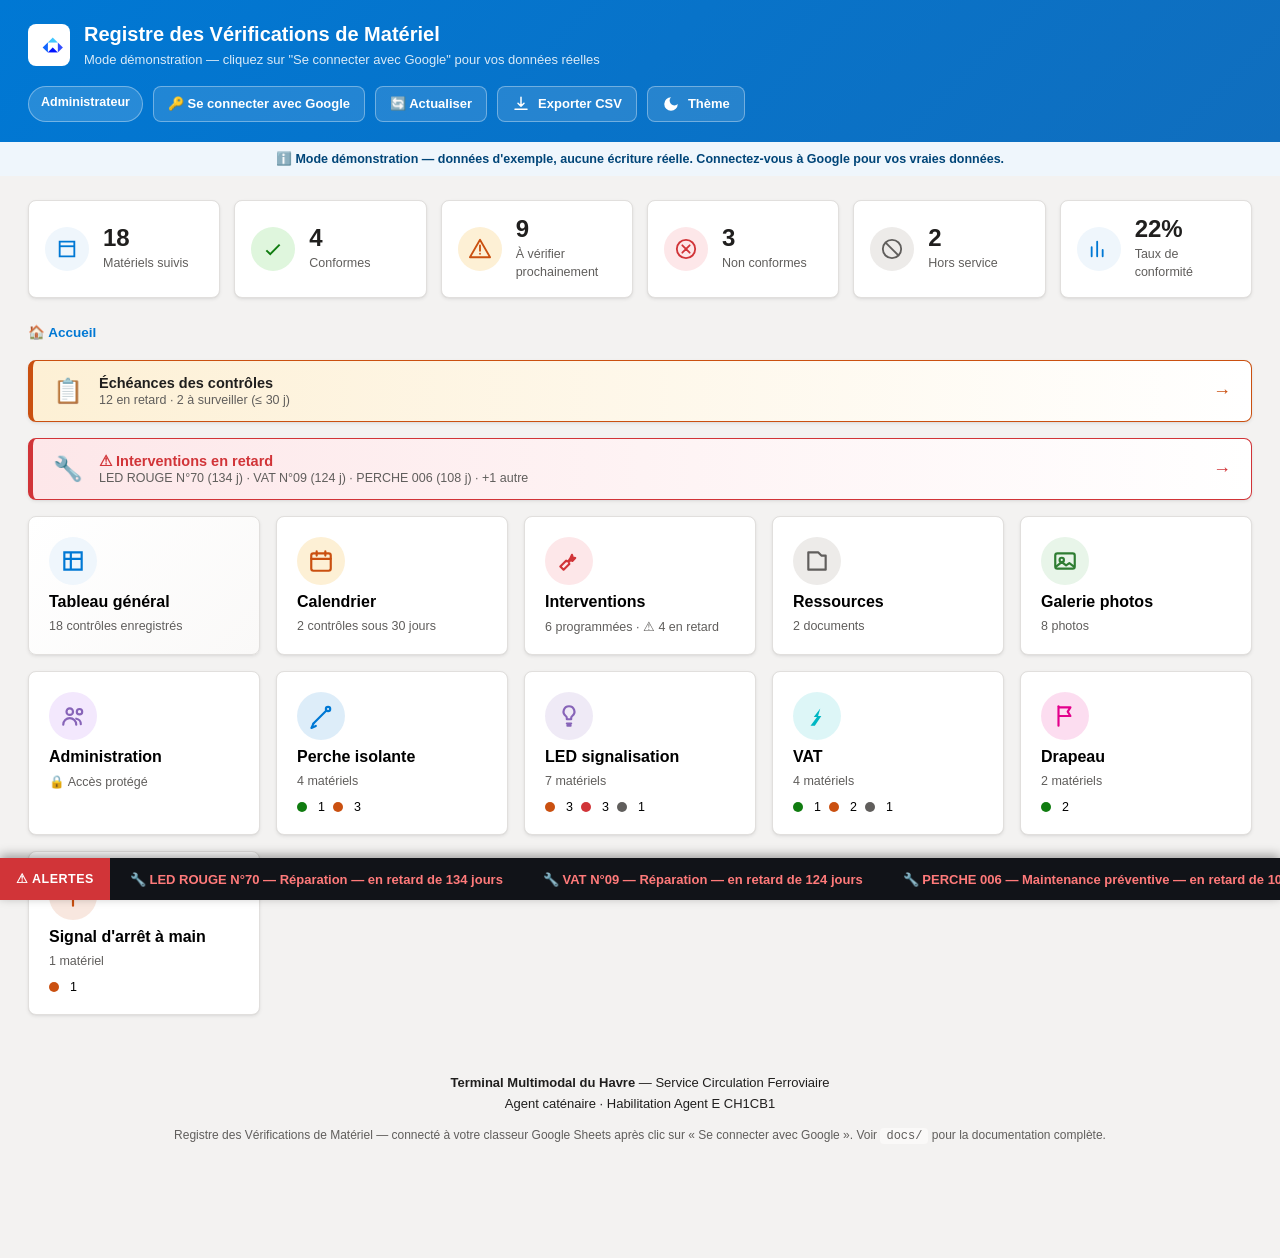
==== commit d847a94a: "Adapte le module Interventions à un plan de maintenance externe type SAP L'utilisateur a fourni un v" ====
--- a/index.html
+++ b/index.html
@@ -262,12 +262,12 @@
     <section class="toolbar" aria-label="Recherche et filtres des interventions">
       <div class="toolbar__search">
         <svg class="icon" viewBox="0 0 24 24"><circle cx="11" cy="11" r="7" fill="none" stroke="currentColor" stroke-width="2"/><path d="M21 21l-4.3-4.3" stroke="currentColor" stroke-width="2" stroke-linecap="round"/></svg>
-        <input type="search" id="intervSearch" placeholder="Rechercher un matériel, un lieu, un intervenant…" aria-label="Recherche">
+        <input type="search" id="intervSearch" placeholder="Rechercher un matériel, un poste technique, un lieu, un intervenant…" aria-label="Recherche">
       </div>
       <div class="toolbar__filters">
         <div class="field"><label for="intervFilterCategorie">Catégorie</label><select id="intervFilterCategorie"><option value="">Toutes</option></select></div>
         <div class="field"><label for="intervFilterType">Type</label>
-          <select id="intervFilterType"><option value="">Tous</option><option value="Maintenance préventive">Maintenance préventive</option><option value="Réparation">Réparation</option><option value="Autre">Autre</option></select>
+          <select id="intervFilterType"><option value="">Tous</option></select>
         </div>
         <div class="field"><label for="intervFilterStatut">Statut</label>
           <select id="intervFilterStatut">
@@ -323,6 +323,10 @@
           <label for="intervMaterielSelect">Matériel concerné</label>
           <select id="intervMaterielSelect"></select>
         </div>
+        <div class="field field--full">
+          <label for="intervPosteTechnique">Poste technique / équipement (si hors liste)</label>
+          <input type="text" id="intervPosteTechnique" placeholder="ex. 3HMCM-EFE-VDF-VF5, ou nom de l'équipement">
+        </div>
         <div class="field">
           <label for="intervTypeSelect">Type d'intervention</label>
           <select id="intervTypeSelect">
@@ -332,8 +336,16 @@
           </select>
         </div>
         <div class="field">
+          <label for="intervPriorite">Priorité (optionnel)</label>
+          <input type="text" id="intervPriorite" placeholder="ex. C, N…">
+        </div>
+        <div class="field">
           <label for="intervDate">Jour de l'intervention</label>
           <input type="date" id="intervDate">
+        </div>
+        <div class="field">
+          <label for="intervDateFin">Fin planifiée (optionnel, si fenêtre)</label>
+          <input type="date" id="intervDateFin">
         </div>
         <div class="field">
           <label for="intervDuree">Durée prévue (heures)</label>
--- a/css/styles.css
+++ b/css/styles.css
@@ -550,7 +550,7 @@
 }
 .calendrier-grille-jours { display: grid; grid-template-columns: repeat(7, 1fr); gap: 6px; }
 .calendrier-jour {
-  min-height: 84px; border: 1px solid var(--border); border-radius: 6px; padding: 6px;
+  min-height: 84px; min-width: 0; border: 1px solid var(--border); border-radius: 6px; padding: 6px;
   display: flex; flex-direction: column; gap: 4px; background: var(--surface-alt);
 }
 .calendrier-jour--vide { background: transparent; border: none; }
@@ -757,7 +757,11 @@
   .tiles-grid, .cards-grid { grid-template-columns: 1fr; }
   .admin-form { flex-direction: column; align-items: stretch; }
   .admin-permissions { grid-template-columns: 1fr; }
-  .controle-champs { flex-direction: column; }
+  /* .controle-champs est une grille (display:grid), pas une ligne flexible : c'est
+     grid-template-columns, pas flex-direction, qui l'empile en une seule colonne
+     au doigt (l'écran Nouveau contrôle et le formulaire Nouvelle intervention,
+     docs/11, partagent cette classe). */
+  .controle-champs { grid-template-columns: 1fr; }
 
   /* Boutons et cases à cocher plus grands au doigt */
   .btn { min-height: 44px; padding: 10px 16px; }
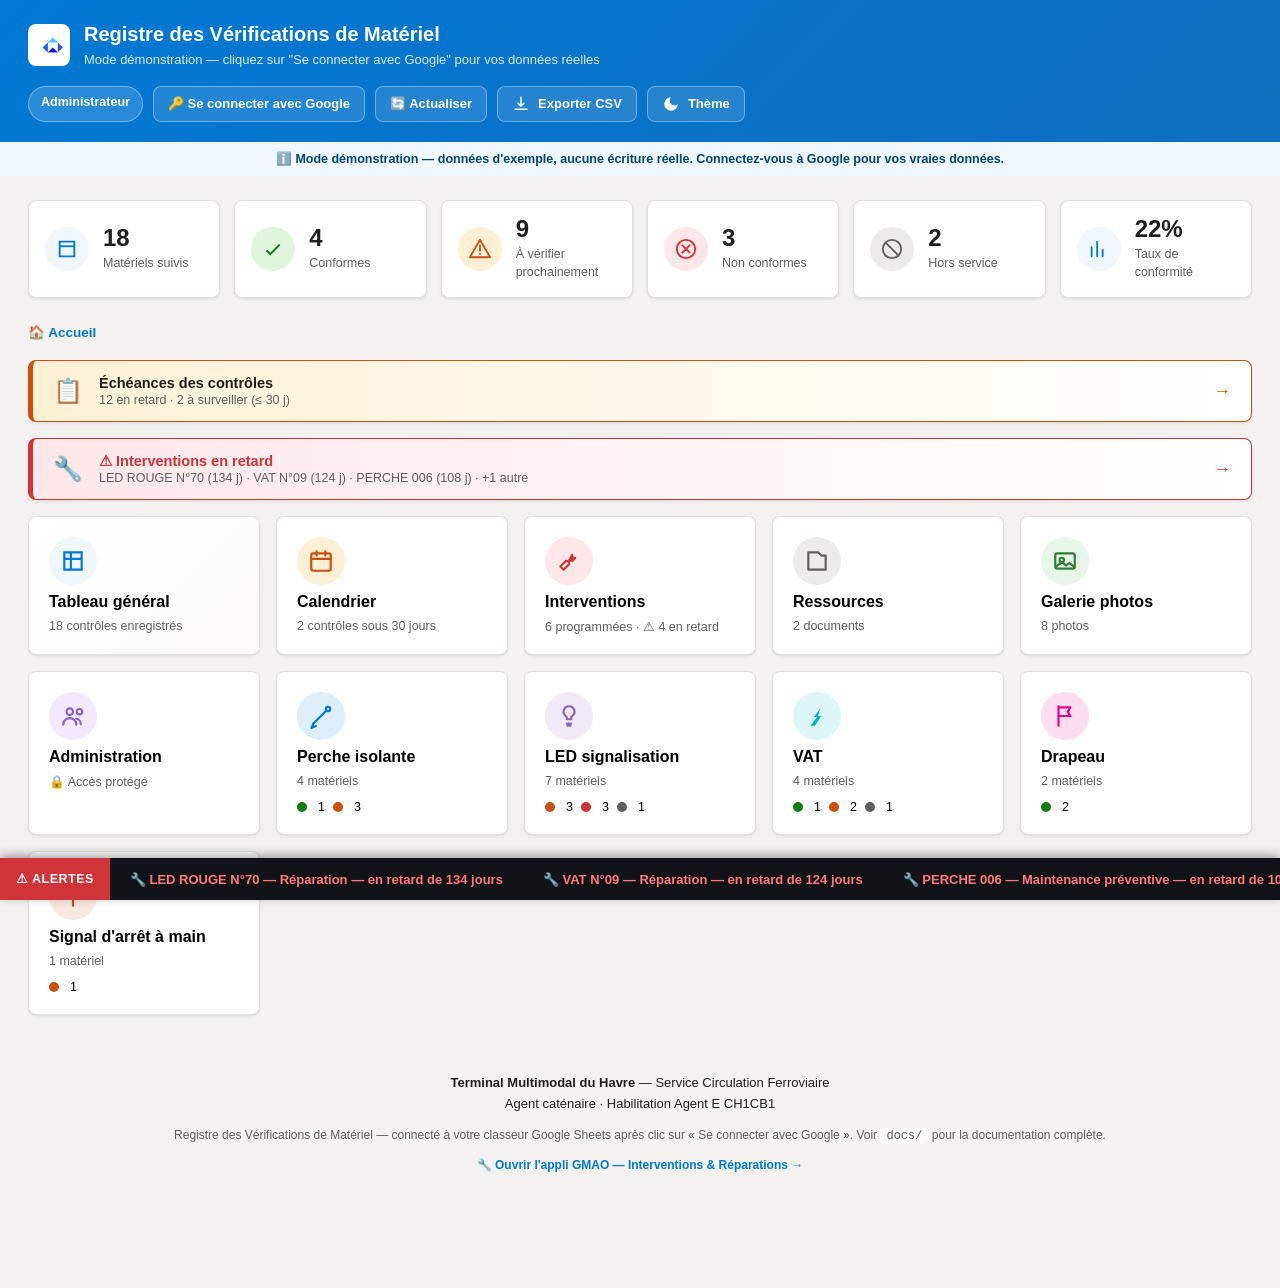
==== commit bbc2a514: "Détache le module Interventions dans sa propre appli GMAO Nouvelle PWA autonome et installable sépar" ====
--- a/index.html
+++ b/index.html
@@ -557,6 +557,7 @@
     Agent caténaire · Habilitation Agent E CH1CB1
   </div>
   <p>Registre des Vérifications de Matériel — connecté à votre classeur Google Sheets après clic sur « Se connecter avec Google ». Voir <code>docs/</code> pour la documentation complète.</p>
+  <p><a href="gmao/index.html">🔧 Ouvrir l'appli GMAO — Interventions &amp; Réparations →</a></p>
 </footer>
 
 <script src="js/google-config.js"></script>
--- a/css/styles.css
+++ b/css/styles.css
@@ -639,6 +639,8 @@
   margin-bottom: 10px;
   line-height: 1.6;
 }
+.app-footer a { color: var(--color-primary); text-decoration: none; font-weight: 600; }
+.app-footer a:hover { text-decoration: underline; }
 .app-footer code {
   background: var(--surface-alt);
   padding: 1px 6px;
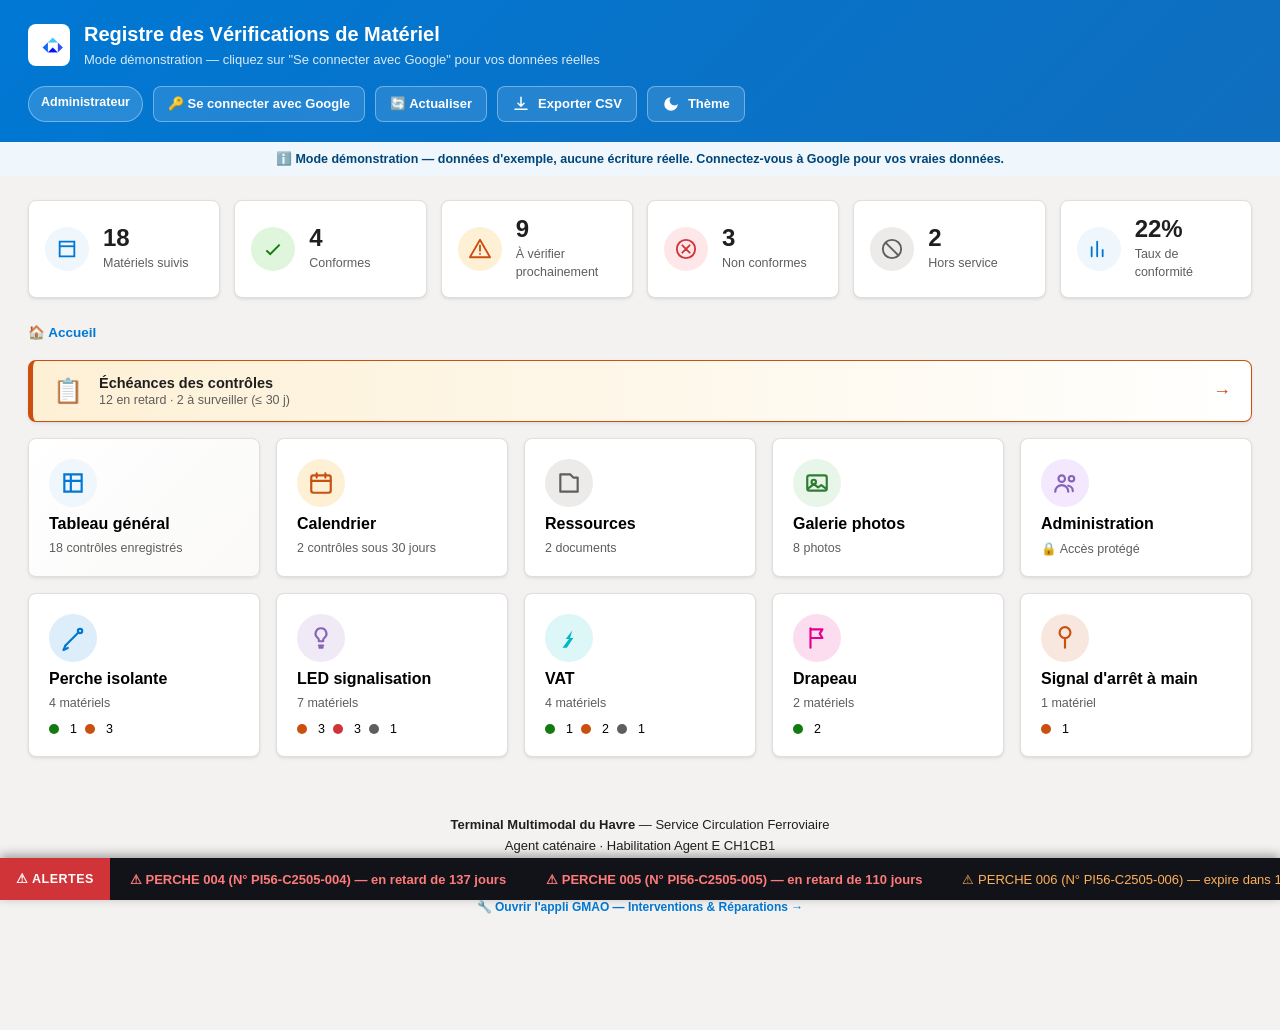
==== commit 2a5d071f: "Sépare le Registre des Vérifications de la GMAO : retire tout le module Interventions du Registre Le" ====
--- a/index.html
+++ b/index.html
@@ -102,16 +102,6 @@
       <span class="echeances-banniere__texte">
         <strong>Échéances des contrôles</strong>
         <span id="echeancesBanniereResume"></span>
-      </span>
-      <span class="echeances-banniere__fleche">→</span>
-    </button>
-
-    <!-- Rappel GMAO en rouge : uniquement visible s'il existe des interventions en retard (voir docs/11) -->
-    <button type="button" class="echeances-banniere echeances-banniere--danger" id="interventionsBanniere" hidden>
-      <span class="echeances-banniere__icone">🔧</span>
-      <span class="echeances-banniere__texte">
-        <strong>⚠ Interventions en retard</strong>
-        <span id="interventionsBanniereResume"></span>
       </span>
       <span class="echeances-banniere__fleche">→</span>
     </button>
@@ -257,152 +247,6 @@
     </div>
   </section>
 
-  <!-- ============ VUE INTERVENTIONS : PROGRAMMATION GMAO ============ -->
-  <section id="viewInterventions" class="interventions-view" hidden>
-    <section class="toolbar" aria-label="Recherche et filtres des interventions">
-      <div class="toolbar__search">
-        <svg class="icon" viewBox="0 0 24 24"><circle cx="11" cy="11" r="7" fill="none" stroke="currentColor" stroke-width="2"/><path d="M21 21l-4.3-4.3" stroke="currentColor" stroke-width="2" stroke-linecap="round"/></svg>
-        <input type="search" id="intervSearch" placeholder="Rechercher un matériel, un poste technique, un lieu, un intervenant…" aria-label="Recherche">
-      </div>
-      <div class="toolbar__filters">
-        <div class="field"><label for="intervFilterCategorie">Catégorie</label><select id="intervFilterCategorie"><option value="">Toutes</option></select></div>
-        <div class="field"><label for="intervFilterType">Type</label>
-          <select id="intervFilterType"><option value="">Tous</option></select>
-        </div>
-        <div class="field"><label for="intervFilterStatut">Statut</label>
-          <select id="intervFilterStatut">
-            <option value="">Tous</option>
-            <option value="attente_validation">🔵 En attente de validation</option>
-            <option value="planifiee">🟢 Planifiée</option>
-            <option value="imminente">🟠 Imminente</option>
-            <option value="retard">🔴 En retard</option>
-            <option value="realisee">⚪ Réalisée</option>
-          </select>
-        </div>
-        <div class="field"><label for="intervFilterDateFrom">Intervention du</label><input type="date" id="intervFilterDateFrom"></div>
-        <div class="field"><label for="intervFilterDateTo">Au</label><input type="date" id="intervFilterDateTo"></div>
-        <button id="btnResetIntervFilters" class="btn btn--ghost btn--small" type="button">
-          <svg class="icon" viewBox="0 0 24 24"><path d="M4 4v6h6M20 20v-6h-6" stroke="currentColor" stroke-width="2" fill="none" stroke-linecap="round" stroke-linejoin="round"/><path d="M5 15a8 8 0 0014 3M19 9A8 8 0 005 6" stroke="currentColor" stroke-width="2" fill="none" stroke-linecap="round"/></svg>
-          Réinitialiser
-        </button>
-      </div>
-      <div class="toolbar__actions">
-        <button id="btnExportIntervCsv" class="btn btn--ghost btn--small" type="button" hidden>
-          <svg class="icon" viewBox="0 0 24 24"><path d="M12 3v12m0 0l-4-4m4 4l4-4M4 19h16" stroke="currentColor" stroke-width="2" fill="none" stroke-linecap="round" stroke-linejoin="round"/></svg>
-          Exporter CSV
-        </button>
-        <button id="btnNouvelleIntervention" class="btn btn--primary btn--small" type="button" hidden>🆕 Nouvelle intervention</button>
-      </div>
-    </section>
-
-    <section class="legend" aria-label="Légende des statuts d'intervention">
-      <span class="legend__item"><span class="dot dot--neutral"></span> En attente de validation</span>
-      <span class="legend__item"><span class="dot dot--ok"></span> Planifiée</span>
-      <span class="legend__item"><span class="dot dot--warn"></span> Imminente</span>
-      <span class="legend__item"><span class="dot dot--danger"></span> En retard</span>
-      <span class="legend__count" id="intervResultCount"></span>
-    </section>
-
-    <div class="cards-grid" id="intervCardsGrid"></div>
-    <p class="table-empty" id="intervEmptyState" hidden>Aucune intervention ne correspond à ces critères.</p>
-  </section>
-
-  <!-- ============ VUE FORMULAIRE INTERVENTION : DEMANDE GMAO ============ -->
-  <section id="viewInterventionForm" class="controle-view" hidden>
-    <div class="controle-card">
-      <div class="controle-header">
-        <div>
-          <h2 id="intervFormTitre">Nouvelle intervention</h2>
-          <p class="controle-soustitre" id="intervFormSousTitre"></p>
-        </div>
-        <span class="badge" id="intervFormBadgeStatut"></span>
-      </div>
-
-      <div class="controle-champs">
-        <div class="field field--full">
-          <label for="intervMaterielSelect">Matériel concerné</label>
-          <select id="intervMaterielSelect"></select>
-        </div>
-        <div class="field field--full">
-          <label for="intervPosteTechnique">Poste technique / équipement (si hors liste)</label>
-          <input type="text" id="intervPosteTechnique" placeholder="ex. 3HMCM-EFE-VDF-VF5, ou nom de l'équipement">
-        </div>
-        <div class="field">
-          <label for="intervTypeSelect">Type d'intervention</label>
-          <select id="intervTypeSelect">
-            <option value="Maintenance préventive">Maintenance préventive</option>
-            <option value="Réparation">Réparation</option>
-            <option value="Autre">Autre</option>
-          </select>
-        </div>
-        <div class="field">
-          <label for="intervPriorite">Priorité (optionnel)</label>
-          <input type="text" id="intervPriorite" placeholder="ex. C, N…">
-        </div>
-        <div class="field">
-          <label for="intervDate">Jour de l'intervention</label>
-          <input type="date" id="intervDate">
-        </div>
-        <div class="field">
-          <label for="intervDateFin">Fin planifiée (optionnel, si fenêtre)</label>
-          <input type="date" id="intervDateFin">
-        </div>
-        <div class="field">
-          <label for="intervDuree">Durée prévue (heures)</label>
-          <input type="number" id="intervDuree" min="0" step="0.5" placeholder="ex. 2">
-        </div>
-        <div class="field">
-          <label for="intervLieu">Lieu</label>
-          <input type="text" id="intervLieu" placeholder="ex. Voie 3 — quai Nord">
-        </div>
-        <div class="field">
-          <label for="intervIntervenantSelect">Intervenant</label>
-          <select id="intervIntervenantSelect"></select>
-        </div>
-        <div class="field field--full">
-          <label class="admin-permission" for="intervCoupureCatenaire" style="font-size:14px;">
-            <input type="checkbox" id="intervCoupureCatenaire">
-            ⚡ Coupure caténaire nécessaire
-          </label>
-        </div>
-        <div class="controle-champs" id="intervCoupureChamps" hidden style="grid-column: 1 / -1;">
-          <div class="field">
-            <label for="intervCoupureDebut">Coupure — début</label>
-            <input type="time" id="intervCoupureDebut">
-          </div>
-          <div class="field">
-            <label for="intervCoupureFin">Coupure — fin</label>
-            <input type="time" id="intervCoupureFin">
-          </div>
-        </div>
-      </div>
-
-      <div class="controle-champs controle-champs--texte">
-        <div class="field field--full">
-          <label for="intervImpact">Impact</label>
-          <textarea id="intervImpact" rows="2" placeholder="Conséquence opérationnelle immédiate (ex. signalisation indisponible)"></textarea>
-        </div>
-        <div class="field field--full">
-          <label for="intervConsequences">Conséquences</label>
-          <textarea id="intervConsequences" rows="2" placeholder="Mesures compensatoires, report d'activité…"></textarea>
-        </div>
-        <div class="field field--full">
-          <label for="intervCommentaires">Commentaires</label>
-          <textarea id="intervCommentaires" rows="2"></textarea>
-        </div>
-      </div>
-
-      <p class="controle-soustitre" id="intervDemandeInfo" style="margin-top:10px;"></p>
-
-      <div class="controle-resultat" id="intervResultat" hidden></div>
-
-      <div class="controle-actions">
-        <button class="btn btn--secondary" id="btnAnnulerIntervention" type="button">Annuler</button>
-        <button class="btn btn--primary" id="btnValiderNouvelleIntervention" type="button">📩 Enregistrer la demande</button>
-      </div>
-    </div>
-  </section>
-
   <!-- ============ VUE RESSOURCES : DOCUMENTS ============ -->
   <section id="viewRessources" class="ressources-view" hidden>
     <div id="ressourcesListe"></div>
